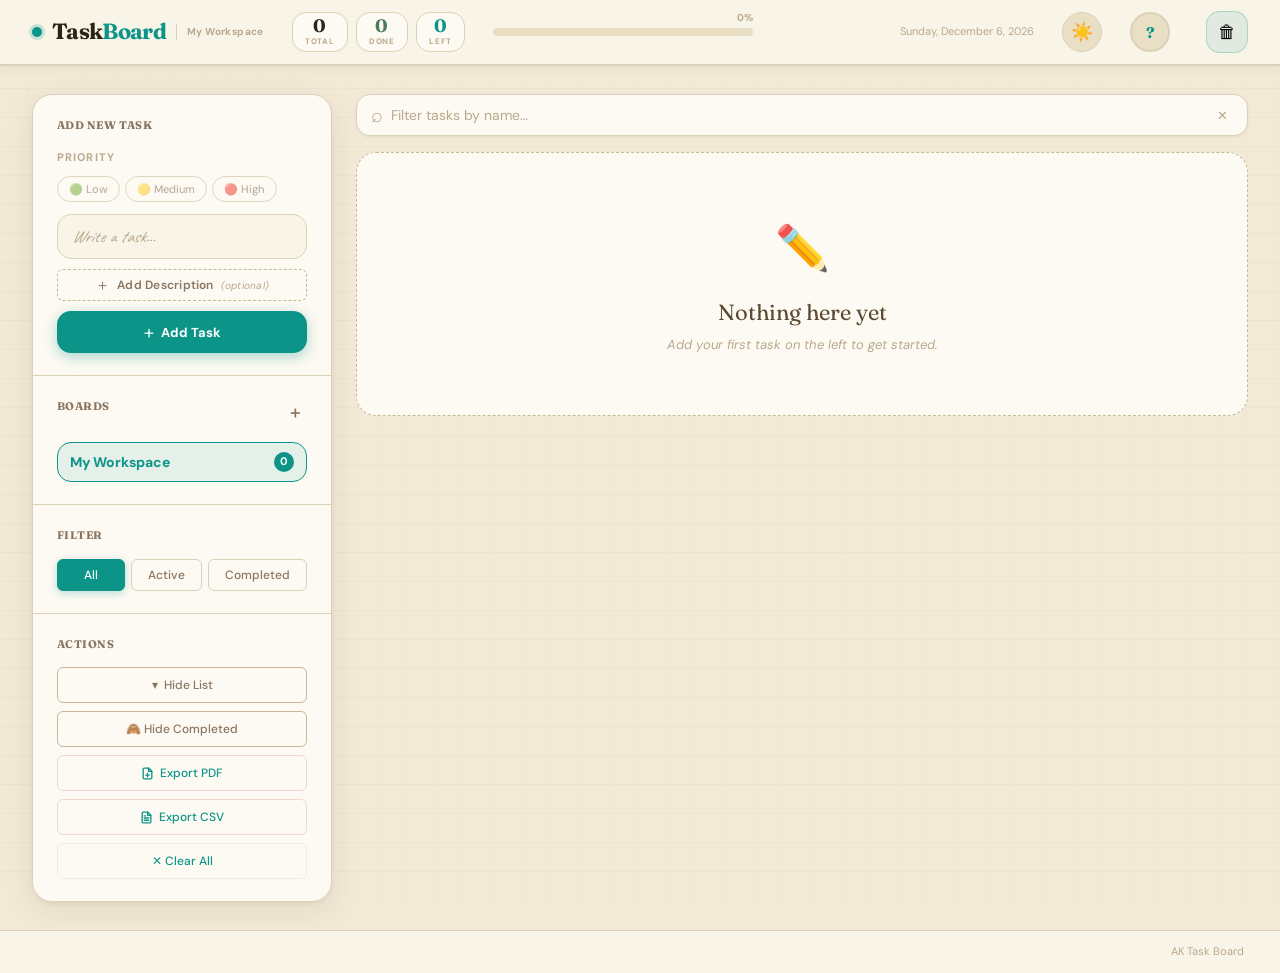
==== index.html @ bc1a9934 "Initial commit: TaskBoard web app with Netlify config" ====
<!DOCTYPE html>
<html lang="en">

<head>
  <meta charset="UTF-8" />
  <meta name="viewport" content="width=device-width, initial-scale=1.0" />
  <title>TaskBoard — jQuery Task Manager</title>

  <link
    href="https://fonts.googleapis.com/css2?family=Fraunces:ital,opsz,wght@0,9..144,400;0,9..144,700;1,9..144,400&family=Caveat:wght@400;600;700&family=DM+Sans:wght@400;500;700&display=swap"
    rel="stylesheet" />

  <!-- jQuery 3.7.1 via CDN -->
  <script src="https://code.jquery.com/jquery-3.7.1.min.js"></script>

  <link rel="stylesheet" href="style.css" />
  <!-- Apply saved appearance settings immediately (before render) -->
  <script>
    (function () {
      var COLORS = {
        orange: { light: '#c2522a', dark: '#ff6a00', hover: '#a8421e' },
        teal: { light: '#0d9488', dark: '#14b8a6', hover: '#0f766e' },
        blue: { light: '#2563eb', dark: '#3b82f6', hover: '#1d4ed8' },
        green: { light: '#16a34a', dark: '#22c55e', hover: '#15803d' },
        purple: { light: '#7c3aed', dark: '#a78bfa', hover: '#6d28d9' },
        pink: { light: '#db2777', dark: '#f472b6', hover: '#be185d' },
        red: { light: '#dc2626', dark: '#f87171', hover: '#b91c1c' },
        rose: { light: '#e11d48', dark: '#fb7185', hover: '#be123c' },
        amber: { light: '#d97706', dark: '#fbbf24', hover: '#b45309' },
        yellow: { light: '#ca8a04', dark: '#facc15', hover: '#a16207' },
        lime: { light: '#65a30d', dark: '#a3e635', hover: '#4d7c0f' },
        emerald: { light: '#059669', dark: '#34d399', hover: '#047857' },
        cyan: { light: '#0891b2', dark: '#22d3ee', hover: '#0e7490' },
        indigo: { light: '#4338ca', dark: '#818cf8', hover: '#3730a3' },
        violet: { light: '#7c3aed', dark: '#c4b5fd', hover: '#6d28d9' },
        fuchsia: { light: '#c026d3', dark: '#e879f9', hover: '#a21caf' },
        slate: { light: '#475569', dark: '#94a3b8', hover: '#334155' },
        gold: { light: '#b45309', dark: '#fcd34d', hover: '#92400e' }
      };
      var FONT_SIZES = { small: '13px', medium: '15px', large: '17px' };
      var DENSITY = { compact: '8px', normal: '14px', comfortable: '22px' };
      try {
        var s = JSON.parse(localStorage.getItem('taskboard-settings') || '{}');
        var theme = s.theme || 'light';
        var color = s.color || 'teal';
        var font = s.font || 'medium';
        var density = s.density || 'normal';

        // Theme
        var prefersDark = window.matchMedia('(prefers-color-scheme: dark)').matches;
        var isDark = theme === 'dark' || (theme === 'system' && prefersDark);
        if (isDark) document.documentElement.classList.add('dark');
        localStorage.setItem('taskboard-dark', String(isDark));

        // Accent color — set BOTH --accent AND --rust vars directly
        var col = COLORS[color] || COLORS.teal;
        var c = isDark ? col.dark : col.light;
        var clit = c + '1a';
        var chov = col.hover || c;
        document.documentElement.style.setProperty('--accent', c);
        document.documentElement.style.setProperty('--accent-light', clit);
        document.documentElement.style.setProperty('--accent-hover', chov);
        document.documentElement.style.setProperty('--rust', c);
        document.documentElement.style.setProperty('--rust-light', clit);
        document.documentElement.style.setProperty('--rust-hover', chov);
        // Also set dark mode accent vars directly so dark mode works too
        document.documentElement.style.setProperty('--dm-accent', c);
        document.documentElement.style.setProperty('--dm-accent-2', chov);
        document.documentElement.style.setProperty('--dm-accent-glow', c + '38');
        document.documentElement.style.setProperty('--dm-accent-deep', c + '1a');

        // Font size
        document.documentElement.style.setProperty('--app-font-size', FONT_SIZES[font] || '15px');

        // Density
        document.documentElement.style.setProperty('--task-card-spacing', DENSITY[density] || '14px');

      } catch (e) { }
    })();
  </script>

  <!-- Auto-recover data from Firestore if localStorage is empty -->
  <script type="module">
    import { initializeApp } from "https://www.gstatic.com/firebasejs/10.8.0/firebase-app.js";
    import { getAuth, onAuthStateChanged } from "https://www.gstatic.com/firebasejs/10.8.0/firebase-auth.js";
    import { getFirestore, collection, getDocs } from "https://www.gstatic.com/firebasejs/10.8.0/firebase-firestore.js";

    const app = initializeApp({
      apiKey: "AIzaSyBY2V3W_I6ryyDh413MuOSQun8s2F5mevY",
      authDomain: "taskboard-21e77.firebaseapp.com",
      projectId: "taskboard-21e77",
      storageBucket: "taskboard-21e77.firebasestorage.app",
      messagingSenderId: "234189363705",
      appId: "1:234189363705:web:54e1d8193594c182758528"
    });

    const auth = getAuth(app);
    const db = getFirestore(app);

    onAuthStateChanged(auth, async (user) => {
      if (!user) return;
      const existing = localStorage.getItem('taskboard-tasks');
      const parsed = existing ? JSON.parse(existing) : [];
      // Only recover if localStorage is empty
      if (parsed.length > 0) return;
      try {
        const snap = await getDocs(collection(db, 'users', user.uid, 'tasks'));
        const tasks = [];
        snap.forEach(d => tasks.push(d.data()));
        if (tasks.length > 0) {
          localStorage.setItem('taskboard-tasks', JSON.stringify(tasks));
          const binSnap = await getDocs(collection(db, 'users', user.uid, 'bin'));
          const bin = [];
          binSnap.forEach(d => bin.push(d.data()));
          localStorage.setItem('taskboard-bin', JSON.stringify(bin));
          localStorage.setItem('taskboard-migrated-' + user.uid, 'true');
          // Reload page so script.js picks up the restored tasks
          window.location.reload();
        }
      } catch (e) { console.log('Auto-recovery skipped:', e.message); }
    });
  </script>

</head>

<body>

  <!-- Decorative paper texture layer -->
  <div class="paper-texture" aria-hidden="true"></div>

  <!-- ============================================================
       FULL-WIDTH PAGE WRAPPER (landscape website layout)
  ============================================================ -->
  <div class="page">

    <!-- ── SITE HEADER / TOPBAR ─────────────────────────────────── -->
    <header class="site-header">
      <div class="site-header-inner">
        <div class="brand">
          <span class="brand-dot"></span>
          <span class="brand-name">Task<em>Board</em></span>
          <span class="brand-tag" id="brand-workspace">My Workspace</span>
        </div>

        <!-- Summary pills in the top bar -->
        <div class="summary-pills">
          <div class="pill pill-total">
            <span class="pill-num" id="count-total">0</span>
            <span class="pill-label">Total</span>
          </div>
          <div class="pill pill-done">
            <span class="pill-num" id="count-done">0</span>
            <span class="pill-label">Done</span>
          </div>
          <div class="pill pill-left">
            <span class="pill-num" id="count-left">0</span>
            <span class="pill-label">Left</span>
          </div>
        </div>

        <!-- Progress bar lives in header -->
        <div class="progress-wrap" title="Completion progress">
          <div class="progress-bar" id="progress-bar" style="width:0%"></div>
          <span class="progress-label" id="progress-label">0%</span>
        </div>

        <!-- Today's date -->
        <span class="header-date" id="header-date"></span>

        <!-- Dark Mode Toggle — simple icon button -->
        <button class="theme-icon-btn" id="theme-toggle" title="Switch theme" aria-label="Toggle dark mode">
          <span class="theme-sun">☀️</span>
          <span class="theme-moon">🌙</span>
        </button>

        <!-- ── USER PROFILE ICON ──────────────────────────────── -->
        <!--
          Shows the logged-in user's photo (or initials if no photo).
          Clicking opens the profile dropdown panel.
        -->
        <div class="profile-wrap" id="profile-wrap">

          <!-- Profile Avatar Button -->
          <button class="profile-avatar-btn" id="profile-avatar-btn" title="My Profile">
            <!-- Photo shown if user has one (Google users) -->
            <img class="profile-avatar-img" id="profile-avatar-img" src="" alt="" style="display:none" />
            <!-- Initials shown if no photo -->
            <span class="profile-avatar-initials" id="profile-avatar-initials">?</span>
          </button>

          <!-- ── PROFILE DROPDOWN PANEL ──────────────────────── -->
          <div class="profile-dropdown" id="profile-dropdown" style="display:none">

            <!-- User info at top — clicking opens profile page -->
            <a class="profile-dropdown-header profile-dropdown-header-link" href="profile.html">
              <div class="profile-dropdown-avatar-wrap" id="profile-dropdown-avatar-wrap">
                <img class="profile-dropdown-img" id="profile-dropdown-img" src="" alt="" style="display:none" />
                <span class="profile-dropdown-initials" id="profile-dropdown-initials">?</span>
              </div>
              <div class="profile-dropdown-info">
                <span class="profile-dropdown-name" id="profile-dropdown-name">Loading…</span>
                <span class="profile-dropdown-email" id="profile-dropdown-email"></span>
              </div>
            </a>

            <div class="profile-dropdown-divider"></div>

            <!-- Menu items -->
            <ul class="profile-dropdown-menu">
              <li>
                <a class="profile-menu-item" href="profile.html" id="btn-open-profile">
                  <span class="profile-menu-icon">
                    <svg width="16" height="16" viewBox="0 0 24 24" fill="none" stroke="currentColor" stroke-width="2"
                      stroke-linecap="round" stroke-linejoin="round">
                      <circle cx="12" cy="8" r="4" />
                      <path d="M4 20c0-4 3.6-7 8-7s8 3 8 7" />
                    </svg>
                  </span>
                  My Profile
                </a>
              </li>
              <li>
                <a class="profile-menu-item" href="settings.html" id="btn-open-settings">
                  <span class="profile-menu-icon">
                    <svg width="16" height="16" viewBox="0 0 24 24" fill="none" stroke="currentColor" stroke-width="2"
                      stroke-linecap="round" stroke-linejoin="round">
                      <circle cx="12" cy="12" r="3" />
                      <path
                        d="M12 1v2M12 21v2M4.22 4.22l1.42 1.42M18.36 18.36l1.42 1.42M1 12h2M21 12h2M4.22 19.78l1.42-1.42M18.36 5.64l1.42-1.42" />
                    </svg>
                  </span>
                  Settings
                </a>
              </li>
            </ul>

            <div class="profile-dropdown-divider"></div>

            <!-- Logout -->
            <button class="profile-menu-item profile-menu-logout" id="btn-logout">
              <span class="profile-menu-icon">
                <svg width="16" height="16" viewBox="0 0 24 24" fill="none" stroke="currentColor" stroke-width="2"
                  stroke-linecap="round" stroke-linejoin="round">
                  <path d="M9 21H5a2 2 0 0 1-2-2V5a2 2 0 0 1 2-2h4" />
                  <polyline points="16 17 21 12 16 7" />
                  <line x1="21" y1="12" x2="9" y2="12" />
                </svg>
              </span>
              Sign Out
            </button>

          </div><!-- /profile-dropdown -->

        </div><!-- /profile-wrap -->

        <!-- Recycle Bin button in topbar -->
        <button class="btn-recycle-bin" id="btn-open-bin" title="Recycle Bin">
          🗑
          <span class="bin-badge" id="bin-badge" style="display:none">0</span>
        </button>
      </div>
    </header>

    <!-- ══════════════════════════════════════════════════════════════
         RECYCLE BIN OVERLAY PANEL
    ══════════════════════════════════════════════════════════════ -->
    <div class="bin-overlay" id="bin-overlay" style="display:none">
      <div class="bin-panel">

        <!-- Bin header -->
        <div class="bin-header">
          <div class="bin-header-left">
            <span class="bin-header-icon">🗑</span>
            <div>
              <h2 class="bin-title">Recycle Bin</h2>
              <p class="bin-subtitle">Deleted tasks are stored here. Restore or permanently delete them.</p>
            </div>
          </div>
          <div class="bin-header-actions">
            <button class="btn-bin-empty" id="btn-bin-empty">🗑 Empty Bin</button>
            <button class="btn-bin-close" id="btn-bin-close">✕</button>
          </div>
        </div>

        <!-- Bin Filter Bar -->
        <div class="bin-filter-bar" id="bin-filter-bar">
          <span class="bin-filter-label">Show tasks from:</span>
          <select id="bin-board-filter" class="bin-board-filter">
            <option value="all">All Boards</option>
          </select>
        </div>

        <!-- Bin empty state -->
        <div class="bin-empty-state" id="bin-empty-state">
          <span class="bin-empty-icon">🪣</span>
          <p class="bin-empty-title">Recycle Bin is Empty</p>
          <p class="bin-empty-hint">Deleted tasks will appear here.</p>
        </div>

        <!-- Bin task list -->
        <ul class="bin-list" id="bin-list"></ul>

      </div>
    </div>

    <!-- Permanent Delete Confirmation Modal -->
    <div class="confirm-overlay" id="confirm-overlay" style="display:none">
      <div class="confirm-box">
        <div class="confirm-icon">⚠️</div>
        <h3 class="confirm-title">Delete Permanently?</h3>
        <p class="confirm-msg" id="confirm-msg">This action cannot be undone.</p>
        <div class="confirm-actions">
          <button class="btn-confirm-cancel" id="btn-confirm-cancel">Cancel</button>
          <button class="btn-confirm-delete" id="btn-confirm-delete">Delete Permanently</button>
        </div>
      </div>
    </div>

    <!-- ── MAIN TWO-COLUMN LAYOUT ─────────────────────────────────── -->
    <div class="main-layout">

      <!-- ════════════════════════════════════════════════════════════
           LEFT PANEL — Add task + controls
      ════════════════════════════════════════════════════════════ -->
      <aside class="left-panel">

        <div class="panel-section">
          <!-- Heading changes between "Add New Task" and "Edit Task" mode -->
          <h2 class="panel-heading" id="panel-heading">Add New Task</h2>

          <!--
            Edit mode banner — hidden by default.
            Shows which task is being edited and a Cancel button.
            script.js toggles this visible when edit button is clicked.
          -->
          <div class="edit-mode-banner" id="edit-mode-banner" style="display:none">
            <span class="edit-mode-icon">✎</span>
            <span class="edit-mode-label">Editing task</span>
            <button class="btn-cancel-edit" id="btn-cancel-edit" title="Cancel edit">✕ Cancel</button>
          </div>

          <!-- Priority selector -->
          <div class="priority-row">
            <span class="priority-label">Priority</span>
            <div class="priority-btns" id="priority-selector">
              <button class="pri-btn" data-priority="low">🟢 Low</button>
              <button class="pri-btn" data-priority="medium">🟡 Medium</button>
              <button class="pri-btn" data-priority="high">🔴 High</button>
            </div>
          </div>

          <!-- Task text input -->
          <div class="input-stack">
            <input type="text" id="task-input" class="task-input" placeholder="Write a task…" maxlength="376"
              autocomplete="off" />

            <!-- Description section — optional, collapsible -->
            <div class="desc-toggle-row">
              <button class="btn-desc-toggle" id="btn-desc-toggle" type="button">
                <span class="desc-toggle-icon" id="desc-toggle-icon">＋</span>
                Add Description <span class="desc-optional">(optional)</span>
              </button>
            </div>

            <!--
              Description textarea — hidden by default.
              jQuery .slideToggle() shows/hides it when the toggle button is clicked.
              If left empty, no description is stored on the task.
            -->
            <div class="desc-wrap" id="desc-wrap" style="display:none">
              <textarea id="task-desc" class="task-desc"
                placeholder="Each line = one sub-task (Enter = new sub-task, Shift+Enter = new line)&#10;- Add picture on page 1&#10;- Change topic heading"
                rows="3"></textarea>

            </div>

            <!--
              Hidden field stores the task ID being edited.
              When empty = Add mode. When set = Edit/Save mode.
            -->
            <input type="hidden" id="editing-task-id" value="" />

            <button class="btn-add" id="btn-add">
              <span class="btn-add-icon" id="btn-add-icon">+</span>
              <span id="btn-add-label">Add Task</span>
            </button>
          </div>
        </div>

        <div class="panel-divider"></div>

        <!-- Boards section -->
        <div class="panel-section">
          <div class="boards-header">
            <h2 class="panel-heading">Boards</h2>
            <button class="btn-add-board-toggle" id="btn-add-board-toggle" title="Add new board" type="button">
              <span class="board-toggle-icon" id="board-toggle-icon">＋</span>
            </button>
          </div>

          <!-- Board creation input, hidden by default -->
          <div class="board-add-wrap" id="board-add-wrap" style="display:none">
            <div class="board-input-row">
              <input type="text" id="board-input" class="board-input" placeholder="New board name…" maxlength="30"
                autocomplete="off" />
              <button class="btn-board-add" id="btn-board-add" type="button">＋</button>
            </div>
          </div>

          <ul class="boards-list" id="boards-list">
            <!-- Populated dynamically via jQuery -->
          </ul>
        </div>

        <div class="panel-divider"></div>

        <!-- Filter tabs -->
        <div class="panel-section">
          <h2 class="panel-heading">Filter</h2>
          <div class="filter-tabs" id="filter-tabs">
            <button class="filter-tab active" data-filter="all">All</button>
            <button class="filter-tab" data-filter="active">Active</button>
            <button class="filter-tab" data-filter="done">Completed</button>
          </div>
        </div>

        <div class="panel-divider"></div>

        <!-- Actions -->
        <div class="panel-section">
          <h2 class="panel-heading">Actions</h2>
          <div class="action-btns">
            <button class="btn-tool" id="btn-toggle-list">
              <span id="toggle-icon">▾</span> Hide List
            </button>
            <button class="btn-tool" id="btn-collapse-done">
              🙈 Hide Completed
            </button>
            <!-- Export Buttons -->
            <button class="btn-tool btn-export" id="btn-export-pdf" onclick="window.exportPDF && window.exportPDF()">
              <svg width="13" height="13" viewBox="0 0 24 24" fill="none" stroke="currentColor" stroke-width="2.5"
                stroke-linecap="round" stroke-linejoin="round">
                <path d="M14 2H6a2 2 0 0 0-2 2v16a2 2 0 0 0 2 2h12a2 2 0 0 0 2-2V8z" />
                <polyline points="14 2 14 8 20 8" />
                <line x1="12" y1="18" x2="12" y2="12" />
                <line x1="9" y1="15" x2="15" y2="15" />
              </svg>
              Export PDF
            </button>
            <button class="btn-tool btn-export" id="btn-export-csv" onclick="window.exportCSV && window.exportCSV()">
              <svg width="13" height="13" viewBox="0 0 24 24" fill="none" stroke="currentColor" stroke-width="2.5"
                stroke-linecap="round" stroke-linejoin="round">
                <path d="M14 2H6a2 2 0 0 0-2 2v16a2 2 0 0 0 2 2h12a2 2 0 0 0 2-2V8z" />
                <polyline points="14 2 14 8 20 8" />
                <line x1="16" y1="13" x2="8" y2="13" />
                <line x1="16" y1="17" x2="8" y2="17" />
                <polyline points="10 9 9 9 8 9" />
              </svg>
              Export CSV
            </button>
            <button class="btn-tool btn-danger" id="btn-clear-all">
              ✕ Clear All
            </button>
          </div>
        </div>

      </aside>

      <!-- ════════════════════════════════════════════════════════════
           RIGHT PANEL — Search + Task list
      ════════════════════════════════════════════════════════════ -->
      <main class="right-panel">

        <!-- Search bar -->
        <div class="search-bar">
          <div class="search-box">
            <span class="search-icon">⌕</span>
            <input type="text" id="search-input" class="search-input" placeholder="Filter tasks by name…" />
            <button class="btn-clear-search" id="btn-clear-search" title="Clear filter">✕</button>
          </div>
        </div>

        <!-- Task list area -->
        <div id="task-list-wrap">

          <!-- Empty state -->
          <div class="empty-state" id="empty-state">
            <span class="empty-icon">✏️</span>
            <p class="empty-title">Nothing here yet</p>
            <p class="empty-hint">Add your first task on the left to get started.</p>
          </div>

          <!--
            The <ul> — jQuery .on() delegation is bound here.
            All task <li> items are appended dynamically.
          -->
          <ul class="task-list" id="task-list"></ul>

        </div>

      </main>

    </div><!-- /main-layout -->

    <!-- ── FOOTER — only date, no "Tasks saved" text ─────────────── -->
    <footer class="app-footer">
      <span id="footer-date"></span>
    </footer>

  </div><!-- /page -->

  <!-- Toast notifications -->
  <div id="toast-container" aria-live="polite"></div>

  <!--
    Firebase Sync — loads firestore-sync.js FIRST.
    It checks auth, runs migration if needed,
    loads tasks from Firestore into localStorage,
    then signals script.js to initialize.
  -->
  <script type="module" src="firestore-sync.js"></script>

  <script src="script.js"></script>

  <!-- ══════════════════════════════════════════════════════════
       CUSTOM DELETE CONFIRM MODAL
  ══════════════════════════════════════════════════════════ -->
  <div class="del-modal-overlay" id="del-modal-overlay" style="display:none">
    <div class="del-modal" role="dialog" aria-modal="true">
      <div class="del-modal-icon">🗑️</div>
      <h2 class="del-modal-title">Delete Task?</h2>
      <p class="del-modal-task-name" id="del-modal-task-name"></p>
      <p class="del-modal-desc">This task will be moved to the Recycle Bin. You can restore it from there.</p>
      <div class="del-modal-actions">
        <button class="del-modal-btn del-modal-cancel" id="del-modal-cancel">✕ Cancel</button>
        <button class="del-modal-btn del-modal-confirm" id="del-modal-confirm">🗑 Move to Bin</button>
      </div>
    </div>
  </div>

  <!-- ══════════════════════════════════════════════════════════
       CUSTOM RESTORE CONFIRM MODAL
  ══════════════════════════════════════════════════════════ -->
  <div class="del-modal-overlay" id="restore-modal-overlay" style="display:none">
    <div class="del-modal" role="dialog" aria-modal="true">
      <div class="del-modal-icon restore-modal-icon">↩</div>
      <h2 class="del-modal-title">Restore Task</h2>
      <p class="del-modal-task-name" id="restore-modal-task-name"></p>
      
      <div class="restore-select-container" style="text-align: left; margin: 16px 0;">
        <label for="restore-board-select" style="display: block; font-family: var(--font-ui); font-size: 13px; font-weight: 700; color: var(--ink-soft); margin-bottom: 6px;">Restore to Board:</label>
        <select id="restore-board-select" style="width: 100%; padding: 10px 14px; border-radius: 12px; border: 1.5px solid var(--line); background: var(--parchment-2); color: var(--ink); font-family: var(--font-ui); font-size: 14px; font-weight: 600; outline: none; cursor: pointer; transition: border-color .18s ease;"></select>
      </div>

      <p class="del-modal-desc" id="restore-modal-desc" style="margin-bottom: 24px;"></p>
      
      <div class="del-modal-actions">
        <button class="del-modal-btn del-modal-cancel" id="restore-modal-cancel">✕ Cancel</button>
        <button class="del-modal-btn del-modal-confirm restore-modal-confirm" id="restore-modal-confirm">↩ Restore</button>
      </div>
    </div>
  </div>

</body>

</html>
---- style.css ----
/* ================================================================
   style.css — TaskBoard · Warm Paper / Analog Planner
   Updated: Full-width landscape layout · Timestamps · No edit on done
   ================================================================ */

@import url('https://fonts.googleapis.com/css2?family=Fraunces:ital,opsz,wght@0,9..144,400;0,9..144,700;1,9..144,400&family=Caveat:wght@400;600;700&family=DM+Sans:wght@400;500;700&display=swap');

/* ── 1. Design Tokens ───────────────────────────────────────────── */
:root {
  /* ── Settings-controlled variables (overridden by settings.js) ── */
  --accent:            #c2522a;
  --accent-light:      color-mix(in srgb, var(--accent) 10%, transparent);
  --accent-hover:      #a8421e;
  --app-font-size:     15px;
  --task-card-spacing: 14px;
  /* --rust is aliased to --accent so ALL existing styles pick up the chosen color */
  --rust:              var(--accent);
  --rust-light:        var(--accent-light);
  --rust-hover:        var(--accent-hover);

  --parchment:    #f9f4e8;
  --parchment-2:  #f2ead6;
  --parchment-3:  #e8dfc4;
  --cream:        #fdfaf3;
  --kraft:        #d4b896;
  --kraft-dark:   #b5986e;

  --ink:          #2c2416;
  --ink-mid:      #5a4a32;
  --ink-soft:     #8a7560;
  --ink-faint:    #b8a88c;

  --line:         #ddd0b8;
  --line-mid:     #c8b898;

  /* --rust aliases --accent — do not set hardcoded value here */
  --sage:         #4d7a5a;
  --amber:        #c07c14;
  --amber-light:  #fdf0d0;

  --pri-low:      #4d7a5a;
  --pri-low-bg:   #d8edde;
  --pri-med:      #c07c14;
  --pri-med-bg:   #fdf0d0;
  --pri-high:     #c2522a;
  --pri-high-bg:  #f5ded5;

  --shadow-card:  0 2px 4px rgba(44,36,22,.06), 0 8px 32px rgba(44,36,22,.08);
  --shadow-task:  0 1px 3px rgba(44,36,22,.07);
  --shadow-add:   0 4px 14px color-mix(in srgb, var(--accent) 35%, transparent);

  --r:      6px;
  --r-lg:   14px;
  --r-xl:   20px;
  --r-card: 24px;

  --font-display: 'Fraunces', Georgia, serif;
  --font-hand:    'Caveat', cursive;
  --font-ui:      'DM Sans', sans-serif;

  --t: .18s ease;
}

/* ── 2. Reset ───────────────────────────────────────────────────── */
*, *::before, *::after { box-sizing: border-box; margin: 0; padding: 0; }
html, body { height: 100%; }

body {
  font-family: var(--font-ui);
  font-size: 14px;
  line-height: 1.6;
  color: var(--ink);
  background: var(--parchment-2);
  min-height: 100vh;
  display: flex;
  flex-direction: column;
  position: relative;
  overflow-x: hidden;
}

/* ── 3. Paper Texture ───────────────────────────────────────────── */
.paper-texture {
  position: fixed;
  inset: 0;
  z-index: -1;
  background-image:
    repeating-linear-gradient(0deg, transparent, transparent 28px, rgba(180,155,110,.07) 28px, rgba(180,155,110,.07) 29px),
    repeating-linear-gradient(90deg, transparent, transparent 28px, rgba(180,155,110,.04) 28px, rgba(180,155,110,.04) 29px);
  background-color: var(--parchment-2);
}
body::before {
  content: '';
  position: fixed;
  inset: 0;
  z-index: -1;
  background:
    radial-gradient(ellipse 60% 50% at 10% 15%, rgba(255,220,160,.2) 0%, transparent 70%),
    radial-gradient(ellipse 50% 50% at 90% 85%, rgba(200,180,130,.15) 0%, transparent 70%);
  pointer-events: none;
}

/* ── 4. Page Wrapper ────────────────────────────────────────────── */
.page {
  display: flex;
  flex-direction: column;
  min-height: 100vh;
  width: 100%;
}

/* ── 5. Site Header / Topbar ────────────────────────────────────── */
.site-header {
  background: var(--parchment);
  border-bottom: 2px solid var(--line);
  box-shadow: 0 2px 12px rgba(44,36,22,.06);
  position: sticky;
  top: 0;
  z-index: 100;
}
.site-header-inner {
  max-width: 1600px;
  margin: 0 auto;
  padding: 0 32px;
  height: 64px;
  display: flex;
  align-items: center;
  gap: 28px;
}

/* Brand */
.brand {
  display: flex;
  align-items: center;
  gap: 10px;
  flex-shrink: 0;
}
.brand-dot {
  width: 10px; height: 10px;
  background: var(--rust);
  border-radius: 50%;
  box-shadow: 0 0 0 3px color-mix(in srgb, var(--accent) 20%, transparent);
  animation: dotPulse 2.5s ease-in-out infinite;
}
@keyframes dotPulse {
  0%,100% { box-shadow: 0 0 0 3px color-mix(in srgb, var(--accent) 20%, transparent); }
  50%      { box-shadow: 0 0 0 6px color-mix(in srgb, var(--accent) 8%, transparent); }
}
.brand-name {
  font-family: var(--font-display);
  font-size: 22px;
  font-weight: 700;
  color: var(--ink);
  letter-spacing: -.03em;
}
.brand-name em { font-style: normal; color: var(--rust); }
.brand-tag {
  font-size: 10px;
  font-weight: 700;
  letter-spacing: .04em;
  color: var(--ink-faint);
  border-left: 1px solid var(--line);
  padding-left: 10px;
}

/* Summary pills in header */
.summary-pills { display: flex; gap: 8px; flex-shrink: 0; }
.pill {
  display: flex;
  flex-direction: column;
  align-items: center;
  padding: 4px 12px;
  border-radius: var(--r-lg);
  border: 1px solid var(--line);
  background: var(--cream);
  min-width: 48px;
  transition: box-shadow var(--t);
}
.pill:hover { box-shadow: var(--shadow-task); }
.pill-num {
  font-family: var(--font-display);
  font-size: 18px;
  font-weight: 700;
  color: var(--ink);
  line-height: 1;
}
.pill-label {
  font-size: 8px;
  font-weight: 700;
  text-transform: uppercase;
  letter-spacing: .1em;
  color: var(--ink-faint);
}
.pill-done .pill-num { color: var(--sage); }
.pill-left .pill-num { color: var(--rust); }

/* Progress bar in header */
.progress-wrap {
  flex: 1;
  max-width: 260px;
  height: 8px;
  background: var(--parchment-3);
  border-radius: 99px;
  overflow: visible;
  position: relative;
}
.progress-bar {
  height: 100%;
  background: linear-gradient(90deg, var(--sage) 0%, var(--amber) 100%);
  border-radius: 99px;
  transition: width .4s cubic-bezier(.4,0,.2,1);
}
.progress-label {
  position: absolute;
  right: 0;
  top: -18px;
  font-size: 10px;
  font-weight: 700;
  font-family: var(--font-ui);
  color: var(--ink-faint);
  white-space: nowrap;
}

.header-date {
  font-family: var(--font-ui);
  font-size: 11px;
  color: var(--ink-faint);
  white-space: nowrap;
  flex-shrink: 0;
  margin-left: auto;
}

/* ── 6. Main Two-Column Layout ──────────────────────────────────── */
.main-layout {
  display: grid;
  grid-template-columns: 300px 1fr;
  flex: 1;
  max-width: 1600px;
  width: 100%;
  margin: 0 auto;
  padding: 28px 32px;
  gap: 24px;
  align-items: start;
}

/* ── 7. Left Panel ──────────────────────────────────────────────── */
.left-panel {
  background: var(--cream);
  border-radius: var(--r-xl);
  border: 1px solid var(--line);
  box-shadow: var(--shadow-card);
  position: sticky;
  top: 88px;
  overflow: hidden;
  animation: cardRise .5s cubic-bezier(.22,1,.36,1) both;
}

@keyframes cardRise {
  from { opacity: 0; transform: translateY(16px) scale(.98); }
  to   { opacity: 1; transform: translateY(0)    scale(1);   }
}

.panel-section { padding: 22px 24px; }
.panel-divider { height: 1px; background: var(--line); }

.panel-heading {
  font-family: var(--font-display);
  font-size: 14px;
  font-weight: 700;
  color: var(--ink-soft);
  letter-spacing: .04em;
  margin-bottom: 14px;
  text-transform: uppercase;
  font-size: 11px;
}

/* Priority row */
.priority-row {
  display: flex;
  align-items: center;
  gap: 10px;
  margin-bottom: 12px;
  flex-wrap: wrap;
}
.priority-label {
  font-size: 11px;
  font-weight: 700;
  letter-spacing: .1em;
  text-transform: uppercase;
  color: var(--ink-faint);
  flex-shrink: 0;
}
.priority-btns { display: flex; gap: 5px; flex-wrap: wrap; }
.pri-btn {
  font-family: var(--font-ui);
  font-size: 11px;
  font-weight: 500;
  padding: 5px 11px;
  border-radius: 99px;
  border: 1px solid var(--line-mid);
  background: transparent;
  color: var(--ink-soft);
  cursor: pointer;
  transition: all var(--t);
}
.pri-btn:hover { border-color: var(--kraft-dark); color: var(--ink); }
.pri-btn.active[data-priority="low"]    { background: var(--pri-low-bg);  border-color: var(--pri-low);  color: var(--pri-low);  }
.pri-btn.active[data-priority="medium"] { background: var(--pri-med-bg);  border-color: var(--pri-med);  color: var(--pri-med);  }
.pri-btn.active[data-priority="high"]   { background: var(--pri-high-bg); border-color: var(--pri-high); color: var(--pri-high); }

/* Input stack */
.input-stack { display: flex; flex-direction: column; gap: 10px; }
.task-input {
  width: 100%;
  font-family: var(--font-hand);
  font-size: 17px;
  font-weight: 600;
  color: var(--ink);
  background: var(--parchment);
  border: 1.5px solid var(--line);
  border-radius: var(--r-lg);
  padding: 11px 14px;
  outline: none;
  transition: border-color var(--t), box-shadow var(--t), background var(--t);
}
.task-input::placeholder { color: var(--ink-faint); font-weight: 400; font-style: italic; }
.task-input:focus {
  border-color: var(--rust);
  background: var(--cream);
  box-shadow: 0 0 0 4px color-mix(in srgb, var(--accent) 10%, transparent);
}

.btn-add {
  display: flex;
  align-items: center;
  justify-content: center;
  gap: 7px;
  font-family: var(--font-ui);
  font-size: 13px;
  font-weight: 700;
  padding: 11px 20px;
  background: var(--rust);
  color: #fff;
  border: none;
  border-radius: var(--r-lg);
  cursor: pointer;
  transition: background var(--t), transform var(--t), box-shadow var(--t);
  box-shadow: var(--shadow-add);
  position: relative;
  overflow: hidden;
}
.btn-add::after {
  content: '';
  position: absolute;
  inset: 0;
  background: linear-gradient(105deg, transparent 40%, rgba(255,255,255,.2) 50%, transparent 60%);
  transform: translateX(-100%);
  transition: transform .4s;
}
.btn-add:hover::after { transform: translateX(100%); }
.btn-add:hover  { background: var(--rust-hover); box-shadow: 0 6px 20px color-mix(in srgb, var(--accent) 45%, transparent); }
.btn-add:active { transform: scale(.96); }
.btn-add-icon   { font-size: 20px; line-height: 1; font-weight: 300; }

/* Filter tabs */
.filter-tabs { display: flex; gap: 6px; flex-wrap: wrap; }
.filter-tab {
  font-family: var(--font-ui);
  font-size: 12px;
  font-weight: 500;
  padding: 7px 16px;
  background: transparent;
  border: 1px solid var(--line);
  border-radius: var(--r);
  color: var(--ink-soft);
  cursor: pointer;
  transition: all var(--t);
  flex: 1;
  text-align: center;
}
.filter-tab:hover { color: var(--ink); border-color: var(--kraft-dark); }
.filter-tab.active {
  background: var(--rust);
  color: #fff;
  border-color: var(--rust);
  box-shadow: 0 2px 8px color-mix(in srgb, var(--accent) 30%, transparent);
}

/* Action buttons */
.action-btns { display: flex; flex-direction: column; gap: 8px; }
.btn-tool {
  font-family: var(--font-ui);
  font-size: 12px;
  font-weight: 500;
  padding: 9px 14px;
  background: transparent;
  border: 1px solid var(--line-mid);
  border-radius: var(--r);
  color: var(--ink-soft);
  cursor: pointer;
  transition: all var(--t);
  display: flex;
  align-items: center;
  justify-content: center;
  gap: 6px;
}
.btn-tool:hover { background: var(--parchment-3); color: var(--ink); border-color: var(--kraft-dark); }
.btn-tool.btn-danger { color: var(--rust); border-color: var(--accent-light); }
.btn-tool.btn-danger:hover { background: var(--rust-light); border-color: var(--rust); }

/* ── 8. Right Panel ─────────────────────────────────────────────── */
.right-panel {
  display: flex;
  flex-direction: column;
  gap: 16px;
  animation: cardRise .5s .08s cubic-bezier(.22,1,.36,1) both;
}

/* Search bar */
.search-bar { width: 100%; }
.search-box {
  display: flex;
  align-items: center;
  gap: 8px;
  background: var(--cream);
  border: 1.5px solid var(--line);
  border-radius: var(--r-lg);
  padding: 0 14px;
  transition: border-color var(--t), box-shadow var(--t);
  box-shadow: var(--shadow-task);
}
.search-box:focus-within {
  border-color: var(--rust);
  box-shadow: 0 0 0 3px color-mix(in srgb, var(--accent) 10%, transparent);
}
.search-icon { font-size: 20px; color: var(--ink-faint); flex-shrink: 0; }
.search-input {
  flex: 1;
  border: none;
  background: transparent;
  outline: none;
  font-family: var(--font-ui);
  font-size: 14px;
  color: var(--ink);
  padding: 11px 0;
}
.search-input::placeholder { color: var(--ink-faint); }
.btn-clear-search {
  background: none;
  border: none;
  cursor: pointer;
  color: var(--ink-faint);
  font-size: 13px;
  padding: 3px 5px;
  border-radius: 4px;
  transition: color var(--t);
}
.btn-clear-search:hover { color: var(--rust); }

/* ── 9. Task List Wrap ──────────────────────────────────────────── */
#task-list-wrap { min-height: 80px; }

/* ── 10. Empty State ────────────────────────────────────────────── */
.empty-state {
  text-align: center;
  padding: 60px 40px;
  background: var(--cream);
  border: 1.5px dashed var(--line-mid);
  border-radius: var(--r-xl);
  display: none;
}
.empty-icon {
  font-size: 44px;
  display: block;
  margin-bottom: 12px;
  animation: floatBob 3s ease-in-out infinite;
}
@keyframes floatBob {
  0%,100% { transform: translateY(0) rotate(-3deg); }
  50%      { transform: translateY(-8px) rotate(2deg); }
}
.empty-title {
  font-family: var(--font-display);
  font-size: 22px;
  color: var(--ink-mid);
  margin-bottom: 4px;
}
.empty-hint { font-size: 13px; color: var(--ink-faint); font-style: italic; }

/* ── 11. Task List <ul> ─────────────────────────────────────────── */
.task-list {
  list-style: none;
  display: flex;
  flex-direction: column;
  gap: var(--task-card-spacing, 10px);
}

/* ── 12. Task Item <li> ─────────────────────────────────────────── */
.task-item {
  display: flex;
  align-items: flex-start;
  gap: 12px;
  background: var(--cream);
  border: 1.5px solid var(--line);
  border-radius: var(--r-lg);
  padding: calc(var(--task-card-spacing, 14px) * 0.8) 18px calc(var(--task-card-spacing, 14px) * 0.8) 16px;
  transition: border-color var(--t), background var(--t), transform var(--t), box-shadow var(--t);
  position: relative;
  overflow: hidden;
  box-shadow: var(--shadow-task);
  animation: taskSlideIn .28s cubic-bezier(.22,1,.36,1) both;
}
@keyframes taskSlideIn {
  from { opacity: 0; transform: translateY(-8px) scale(.98); }
  to   { opacity: 1; transform: translateY(0)    scale(1);   }
}

/* Priority left stripe */
.task-item::before {
  content: '';
  position: absolute;
  left: 0; top: 0; bottom: 0;
  width: 4px;
  border-radius: 4px 0 0 4px;
  background: var(--kraft);
  transition: background var(--t);
}
.task-item[data-priority="low"]::before    { background: var(--pri-low);  }
.task-item[data-priority="medium"]::before { background: var(--pri-med);  }
.task-item[data-priority="high"]::before   { background: var(--pri-high); }

.task-item:hover {
  border-color: var(--line-mid);
  transform: translateX(3px);
  box-shadow: 0 2px 14px rgba(44,36,22,.1);
}

/* Completed */
.task-item.completed {
  background: var(--parchment);
  border-color: var(--parchment-3);
}
.task-item.completed::before { background: var(--sage) !important; }
.task-item.completed:hover   { transform: none; border-color: var(--line); }

/* ── 13. Checkbox ───────────────────────────────────────────────── */
.task-checkbox {
  width: 22px;
  height: 22px;
  min-width: 22px;
  border-radius: 50%;
  border: 2px solid var(--line-mid);
  background: var(--cream);
  cursor: pointer;
  display: flex;
  align-items: center;
  justify-content: center;
  transition: all var(--t);
  font-size: 12px;
  color: transparent;
  margin-top: 3px;
}
.task-checkbox:hover { border-color: var(--sage); background: var(--pri-low-bg); }
.task-item.completed .task-checkbox {
  border-color: var(--sage);
  background: var(--sage);
  color: #fff;
}
.task-item.completed .task-checkbox::after {
  content: '✓';
  color: #fff;
  font-size: 13px;
  font-weight: 700;
  display: block;
}

/* ── 14. Task Body (text + timestamps) ─────────────────────────── */
.task-body {
  flex: 1;
  display: flex;
  flex-direction: column;
  gap: 4px;
  min-width: 0;
}

.task-text {
  font-family: var(--font-hand);
  font-size: var(--app-font-size, 18px);
  font-weight: 600;
  color: var(--ink);
  line-height: 1.3;
  word-break: break-word;
  cursor: pointer;
  transition: color var(--t);
}
.task-text:hover { color: var(--rust); }

/* Completed strikethrough */
.task-item.completed .task-text {
  text-decoration: line-through;
  text-decoration-thickness: 2px;
  text-decoration-color: var(--sage);
  color: var(--ink-faint);
  font-style: italic;
}
.task-item.completed .task-text:hover { color: var(--ink-faint); cursor: default; }

/* Timestamp row below the task text */
.task-timestamps {
  display: flex;
  flex-wrap: wrap;
  gap: 10px;
}

.task-ts {
  font-family: var(--font-ui);
  font-size: 10px;
  font-weight: 500;
  color: var(--ink-faint);
  display: flex;
  align-items: center;
  gap: 4px;
  letter-spacing: .02em;
}
.task-ts-icon {
  font-size: 11px;
  opacity: .7;
}
/* Created timestamp — neutral */
.task-ts-created { color: var(--ink-faint); }
/* Completed timestamp — green tint */
.task-ts-done    { color: var(--sage); font-weight: 600; }

/* ── 15. Right side of task: badge + actions ────────────────────── */
.task-right {
  display: flex;
  align-items: center;
  gap: 8px;
  flex-shrink: 0;
  align-self: center;   /* vertically centered in the card */
}

/* Priority badge */
.task-priority {
  font-size: 10px;
  font-weight: 700;
  font-family: var(--font-ui);
  letter-spacing: .08em;
  text-transform: uppercase;
  padding: 2px 9px;
  border-radius: 99px;
  flex-shrink: 0;
}
.priority-low    { background: var(--pri-low-bg);  color: var(--pri-low);  border: 1px solid rgba(77,122,90,.25); }
.priority-medium { background: var(--pri-med-bg);  color: var(--pri-med);  border: 1px solid rgba(192,124,20,.25); }
.priority-high   { background: var(--pri-high-bg); color: var(--pri-high); border: 1px solid color-mix(in srgb, var(--accent) 25%, transparent); }

/* Action buttons (edit + delete) */
.task-actions {
  display: flex;
  gap: 4px;
  opacity: 0;
  transition: opacity var(--t);
  flex-shrink: 0;
}
.task-item:hover .task-actions { opacity: 1; }

/* On mobile always show */
@media (hover: none) {
  .task-actions { opacity: 1; }
}

.task-btn {
  width: 30px;
  height: 30px;
  border-radius: var(--r);
  border: 1px solid var(--line);
  background: transparent;
  color: var(--ink-soft);
  font-size: 14px;
  cursor: pointer;
  display: flex;
  align-items: center;
  justify-content: center;
  transition: all var(--t);
  line-height: 1;
}
.task-btn-edit:hover {
  background: var(--parchment-3);
  border-color: var(--line-mid);
  color: var(--ink);
}
.task-btn-delete {
  font-size: 14px;
}
.task-btn-delete:hover {
  background: rgba(194, 82, 42, 0.08);
  border-color: rgba(194, 82, 42, 0.3);
  color: var(--rust);
  transform: scale(1.05);
}

/* ── 16. Footer ─────────────────────────────────────────────────── */
.app-footer {
  text-align: right;
  padding: 12px 36px;
  border-top: 1px solid var(--line);
  background: var(--parchment);
  font-size: 11px;
  color: var(--ink-faint);
  font-family: var(--font-ui);
}

/* ── 17. Toast Notifications ────────────────────────────────────── */
#toast-container {
  position: fixed;
  bottom: 24px;
  right: 24px;
  z-index: 9999;
  display: flex;
  flex-direction: column;
  gap: 8px;
  align-items: flex-end;
}
.toast {
  font-family: var(--font-ui);
  font-size: 13px;
  font-weight: 500;
  padding: 10px 18px;
  border-radius: 99px;
  box-shadow: 0 4px 20px rgba(44,36,22,.15);
  border: 1px solid var(--line);
  background: var(--cream);
  color: var(--ink);
  white-space: nowrap;
  animation: toastIn .3s cubic-bezier(.22,1,.36,1) both;
}
@keyframes toastIn {
  from { opacity: 0; transform: translateX(16px); }
  to   { opacity: 1; transform: translateX(0); }
}
.toast-success { background: var(--pri-low-bg);  color: var(--pri-low);  border-color: rgba(77,122,90,.3);  }
.toast-danger  { background: var(--pri-high-bg); color: var(--pri-high); border-color: color-mix(in srgb, var(--accent) 30%, transparent); }
.toast-info    { background: var(--amber-light); color: var(--amber);    border-color: rgba(192,124,20,.3); }

/* ── 18. Shake animation ────────────────────────────────────────── */
@keyframes shake {
  0%,100% { transform: translateX(0); }
  20%      { transform: translateX(-7px); }
  40%      { transform: translateX(7px); }
  60%      { transform: translateX(-4px); }
  80%      { transform: translateX(4px); }
}
.shake { animation: shake .35s ease; }

/* ── 19. Scrollbar ──────────────────────────────────────────────── */
::-webkit-scrollbar       { width: 6px; }
::-webkit-scrollbar-track { background: var(--parchment-2); }
::-webkit-scrollbar-thumb { background: var(--kraft); border-radius: 3px; }

/* ── 20. Responsive ─────────────────────────────────────────────── */
@media (max-width: 900px) {
  .main-layout {
    grid-template-columns: 1fr;
    padding: 20px 16px;
  }
  .left-panel { position: static; }
  .site-header-inner { gap: 14px; }
  .progress-wrap { max-width: 140px; }
  .header-date { display: none; }
}

@media (max-width: 560px) {
  .site-header-inner { padding: 0 16px; gap: 10px; }
  .brand-tag { display: none; }
  .summary-pills { gap: 5px; }
  .pill { padding: 3px 8px; min-width: 40px; }
  .pill-num { font-size: 15px; }
  .app-footer { padding: 10px 16px; }
  .task-actions { opacity: 1; }
}

/* ── Celebration Overlay ────────────────────────────────────────── */
#celebration-overlay {
  position: fixed;
  inset: 0;
  z-index: 99999;
  background: rgba(44, 36, 22, 0.55);
  backdrop-filter: blur(4px);
  display: flex;
  align-items: center;
  justify-content: center;
}

.cel-box {
  background: var(--cream);
  border: 2px solid var(--line);
  border-radius: var(--r-xl);
  box-shadow: 0 20px 60px rgba(44,36,22,.25);
  padding: 48px 52px;
  text-align: center;
  max-width: 420px;
  width: 90%;
  animation: celPop .4s cubic-bezier(.22,1,.36,1) both;
}

@keyframes celPop {
  from { opacity: 0; transform: scale(.85) translateY(20px); }
  to   { opacity: 1; transform: scale(1)   translateY(0); }
}

.cel-emoji {
  font-size: 64px;
  margin-bottom: 16px;
  animation: celBounce .6s ease infinite alternate;
}

@keyframes celBounce {
  from { transform: translateY(0); }
  to   { transform: translateY(-10px); }
}

.cel-title {
  font-family: var(--font-display);
  font-size: 36px;
  font-weight: 700;
  color: var(--ink);
  letter-spacing: -.02em;
  margin-bottom: 10px;
}

.cel-msg {
  font-family: var(--font-ui);
  font-size: 15px;
  color: var(--ink-soft);
  line-height: 1.6;
  margin-bottom: 28px;
}

.cel-close {
  font-family: var(--font-ui);
  font-size: 14px;
  font-weight: 700;
  padding: 12px 36px;
  background: var(--sage);
  color: #fff;
  border: none;
  border-radius: var(--r-lg);
  cursor: pointer;
  box-shadow: 0 4px 14px rgba(77,122,90,.35);
  transition: background var(--t), transform var(--t), box-shadow var(--t);
}
.cel-close:hover {
  background: #3a5e44;
  box-shadow: 0 6px 20px rgba(77,122,90,.45);
}
.cel-close:active { transform: scale(.96); }

/* ── No Priority selected ───────────────────────────────────────── */
/* Hide the badge entirely when priority is none */
.task-priority.priority-none {
  display: none;
}
/* Left stripe goes back to neutral kraft colour */
.task-item[data-priority="none"]::before {
  background: var(--kraft);
}

/* ── No priority selected ───────────────────────────────────────── */
/* When no priority is chosen, left stripe is the default kraft colour */
.task-item[data-priority="none"]::before { background: var(--kraft); }

/* pri-btn deselected state — make it obvious none are active */
#priority-selector:not(:has(.pri-btn.active)) .pri-btn {
  opacity: .55;
}

/* ── Description Toggle Button ──────────────────────────────────── */
.desc-toggle-row {
  display: flex;
  align-items: center;
}

.btn-desc-toggle {
  display: flex;
  align-items: center;
  gap: 7px;
  font-family: var(--font-ui);
  font-size: 12px;
  font-weight: 600;
  color: var(--ink-soft);
  background: transparent;
  border: 1.5px dashed var(--line-mid);
  border-radius: var(--r);
  padding: 7px 14px;
  cursor: pointer;
  width: 100%;
  justify-content: center;
  transition: all var(--t);
  letter-spacing: .02em;
}
.btn-desc-toggle:hover {
  border-color: var(--rust);
  color: var(--rust);
  background: var(--rust-light);
}
.btn-desc-toggle.active {
  border-color: var(--rust);
  color: var(--rust);
  background: var(--rust-light);
  border-style: solid;
}

.desc-toggle-icon {
  font-size: 15px;
  font-weight: 400;
  line-height: 1;
  transition: transform var(--t);
  display: inline-block;
}
.btn-desc-toggle.active .desc-toggle-icon {
  transform: rotate(45deg);   /* ＋ rotates to × when open */
}

.desc-optional {
  font-size: 10px;
  font-weight: 400;
  color: var(--ink-faint);
  font-style: italic;
}

/* ── Description Textarea Wrapper ───────────────────────────────── */
.desc-wrap {
  position: relative;
  display: flex;
  flex-direction: column;
  gap: 4px;
}

.task-desc {
  width: 100%;
  font-family: var(--font-hand);
  font-size: 16px;
  font-weight: 500;
  color: var(--ink);
  background: var(--parchment);
  border: 1.5px solid var(--line);
  border-radius: var(--r-lg);
  padding: 11px 14px;
  outline: none;
  resize: vertical;
  min-height: 90px;
  line-height: 1.55;
  transition: border-color var(--t), box-shadow var(--t), background var(--t);
}
.task-desc::placeholder {
  color: var(--ink-faint);
  font-style: italic;
  font-weight: 400;
}
.task-desc:focus {
  border-color: var(--rust);
  background: var(--cream);
  box-shadow: 0 0 0 4px color-mix(in srgb, var(--accent) 10%, transparent);
}

.desc-char-count { display: none !important; /* counter removed */ } .desc-char-count-DISABLED {
  font-family: var(--font-ui);
  font-size: 10px;
  color: var(--ink-faint);
  text-align: right;
  padding-right: 2px;
}
.desc-char-count.near-limit { color: var(--amber); font-weight: 700; }
.desc-char-count.at-limit   { color: var(--rust);  font-weight: 700; }

/* ── Description shown on the task card ─────────────────────────── */
.task-desc-text {
  font-family: var(--font-ui);
  font-size: 12px;
  color: var(--ink-soft);
  line-height: 1.6;
  margin-top: 2px;
  padding: 8px 12px;
  background: var(--parchment);
  border-left: 3px solid var(--line-mid);
  border-radius: 0 var(--r) var(--r) 0;
  white-space: pre-wrap;
  word-break: break-word;
}
/* Completed task — dim the description too */
.task-item.completed .task-desc-text {
  color: var(--ink-faint);
  border-left-color: var(--parchment-3);
  text-decoration: line-through;
  text-decoration-color: rgba(180,168,140,.5);
}

/* ── Edit Mode Banner ───────────────────────────────────────────── */
.edit-mode-banner {
  display: flex;
  align-items: center;
  gap: 8px;
  background: var(--amber-light);
  border: 1.5px solid var(--amber);
  border-radius: var(--r);
  padding: 8px 12px;
  margin-bottom: 14px;
  animation: bannerIn .25s cubic-bezier(.22,1,.36,1) both;
}
@keyframes bannerIn {
  from { opacity: 0; transform: translateY(-6px); }
  to   { opacity: 1; transform: translateY(0); }
}
.edit-mode-icon  {
  font-size: 16px;
  flex-shrink: 0;
}
.edit-mode-label {
  font-family: var(--font-ui);
  font-size: 12px;
  font-weight: 700;
  color: var(--amber);
  flex: 1;
  letter-spacing: .02em;
}
.btn-cancel-edit {
  font-family: var(--font-ui);
  font-size: 11px;
  font-weight: 700;
  color: var(--rust);
  background: transparent;
  border: 1px solid color-mix(in srgb, var(--accent) 30%, transparent);
  border-radius: var(--r);
  padding: 4px 10px;
  cursor: pointer;
  transition: all var(--t);
  flex-shrink: 0;
}
.btn-cancel-edit:hover {
  background: var(--rust-light);
  border-color: var(--rust);
}

/* Edit mode — highlight the entire left panel input section */
.left-panel.edit-mode .panel-section:first-child {
  background: rgba(192,124,20,.04);
  border-radius: var(--r-xl) var(--r-xl) 0 0;
}

/* Save button style — replaces Add Task button in edit mode */
.btn-add.save-mode {
  background: var(--amber);
  box-shadow: 0 4px 14px rgba(192,124,20,.35);
}
.btn-add.save-mode:hover {
  background: #a06510;
  box-shadow: 0 6px 20px rgba(192,124,20,.45);
}

/* Task input highlight in edit mode */
.task-input.edit-mode {
  border-color: var(--amber);
  box-shadow: 0 0 0 4px rgba(192,124,20,.12);
  background: var(--cream);
}

/* ================================================================
   Sub-task Styles
   ================================================================ */

/* Sub-task list container */
.subtask-list {
  list-style: none;
  display: flex;
  flex-direction: column;
  gap: 6px;            /* gap between rows so each sits independently */
  margin-top: 10px;
  /* No left border strip — each row is its own pill */
}

/* Individual sub-task row — pill shape matching the filter buttons */
.subtask-row {
  display: flex;
  align-items: center;
  gap: 10px;
  padding: 9px 14px;
  background: var(--parchment);
  border: 1.5px solid var(--line);
  border-radius: var(--r-xl);   /* large soft corners like the main task cards (20px) */
  cursor: pointer;
  transition: background var(--t), border-color var(--t), box-shadow var(--t);
  position: relative;
}
.subtask-row:last-child { border-bottom: 1.5px solid var(--line); } /* override reset */
.subtask-row:hover {
  background: var(--parchment-3);
  border-color: var(--line-mid);
  box-shadow: 0 2px 8px rgba(44,36,22,.07);
}

/* Completed sub-task row */
.subtask-row.subtask-done {
  background: var(--pri-low-bg);
  border-color: rgba(77,122,90,.3);
  cursor: default;
}
.subtask-row.subtask-done:hover {
  background: var(--pri-low-bg);
  border-color: rgba(77,122,90,.4);
  box-shadow: none;
}

/* Sub-task checkbox */
.subtask-checkbox {
  width: 17px;
  height: 17px;
  min-width: 17px;
  border-radius: 50%;
  border: 2px solid var(--line-mid);
  background: var(--cream);
  display: flex;
  align-items: center;
  justify-content: center;
  transition: all var(--t);
  flex-shrink: 0;
  margin-top: 2px;
  font-size: 10px;
}
.subtask-row:hover .subtask-checkbox {
  border-color: var(--sage);
  background: rgba(77,122,90,.1);
}
.subtask-row.subtask-done .subtask-checkbox {
  border-color: var(--sage);
  background: var(--sage);
}
.subtask-row.subtask-done .subtask-checkbox::after {
  content: '✓';
  color: #fff;
  font-size: 10px;
  font-weight: 700;
  line-height: 1;
  display: block;
}

/* Sub-task text */
.subtask-text {
  font-family: var(--font-hand);   /* matches main task title font (Caveat) */
  font-size: 17px;                 /* slightly larger to match handwritten feel */
  font-weight: 600;
  color: var(--ink-mid);
  line-height: 1.5;
  flex: 1;
  white-space: pre-wrap;           /* renders \n as visible line breaks */
  word-break: break-word;
  transition: color var(--t);
}
.subtask-row.subtask-done .subtask-text {
  text-decoration: line-through;
  text-decoration-color: var(--sage);
  text-decoration-thickness: 1.5px;
  color: var(--ink-faint);
}

/* Sub-task completion timestamp */
.subtask-ts {
  font-family: var(--font-ui);
  font-size: 10px;
  font-weight: 600;
  color: var(--sage);
  white-space: nowrap;
  flex-shrink: 0;
  align-self: center;
  letter-spacing: .02em;
}

/* When main task is completed — all subtasks are greyed + non-clickable */
.task-item.completed .subtask-row {
  cursor: default;
  opacity: .75;
}
.task-item.completed .subtask-row:hover {
  background: var(--pri-low-bg);
}

/* Hint text below sub-tasks */
.subtask-hint {
  font-family: var(--font-ui);
  font-size: 10px;
  color: var(--ink-faint);
  font-style: italic;
  padding: 5px 12px 6px;
  background: var(--parchment);
  border-left: 3px solid var(--line-mid);
  border-radius: 0 0 var(--r) 0;
}

/* ── Sub-task Action Buttons (edit + delete) ────────────────────── */
.subtask-actions {
  display: flex;
  gap: 4px;
  flex-shrink: 0;
  margin-left: auto;
  opacity: 0;
  transition: opacity var(--t);
}
.subtask-row:hover .subtask-actions { opacity: 1; }

/* Always show on mobile / touch devices */
@media (hover: none) {
  .subtask-actions { opacity: 1; }
}

.subtask-btn {
  width: 24px;
  height: 24px;
  border-radius: var(--r);
  border: 1px solid var(--line);
  background: var(--cream);
  font-size: 12px;
  cursor: pointer;
  display: flex;
  align-items: center;
  justify-content: center;
  transition: all var(--t);
  line-height: 1;
  flex-shrink: 0;
}
.subtask-btn-edit:hover {
  background: var(--parchment-3);
  border-color: var(--line-mid);
  color: var(--ink);
}
.subtask-btn-delete:hover {
  background: rgba(194, 82, 42, 0.08);
  border-color: rgba(194, 82, 42, 0.3);
  color: var(--rust);
  transform: scale(1.05);
}

/* ── Sub-task Inline Edit ───────────────────────────────────────── */
.subtask-inline-wrap {
  display: flex;
  align-items: center;
  gap: 6px;
  flex: 1;
  min-width: 0;
}

.subtask-inline-input {
  flex: 1;
  font-family: var(--font-ui);
  font-size: 13px;
  color: var(--ink);
  background: var(--cream);
  border: 1.5px solid var(--amber);
  border-radius: var(--r);
  padding: 4px 9px;
  outline: none;
  box-shadow: 0 0 0 3px rgba(192,124,20,.12);
  min-width: 0;
}

.subtask-inline-btn {
  font-family: var(--font-ui);
  font-size: 11px;
  font-weight: 700;
  padding: 4px 10px;
  border-radius: var(--r);
  border: none;
  cursor: pointer;
  transition: all var(--t);
  flex-shrink: 0;
  white-space: nowrap;
}
.subtask-inline-save {
  background: var(--sage);
  color: #fff;
  box-shadow: 0 2px 6px rgba(77,122,90,.25);
}
.subtask-inline-save:hover  { background: #3a5e44; }

.subtask-inline-cancel {
  background: var(--cream);
  color: var(--ink-soft);
  border: 1px solid var(--line-mid);
}
.subtask-inline-cancel:hover {
  background: var(--rust-light);
  color: var(--rust);
  border-color: var(--rust);
}

/* Row background while editing */
.subtask-row.subtask-editing {
  background: var(--amber-light);
  border-bottom-color: rgba(192,124,20,.25);
}

/* ── Sub-task collapse indicator ───────────────────────────────── */
.task-title-row {
  display: flex;
  align-items: center;
  gap: 8px;
  flex-wrap: wrap;
}

/* The chevron + count badge button */
.subtask-toggle-btn {
  display: inline-flex;
  align-items: center;
  gap: 4px;
  background: var(--parchment-3);
  border: 1.5px solid var(--line-mid);
  border-radius: 99px;
  padding: 2px 9px 2px 7px;
  cursor: pointer;
  transition: all var(--t);
  flex-shrink: 0;
  line-height: 1;
}
.subtask-toggle-btn:hover {
  background: var(--kraft);
  border-color: var(--kraft-dark);
  box-shadow: 0 2px 6px rgba(44,36,22,.1);
}

/* Chevron arrow — rotates when collapsed */
.subtask-toggle-icon {
  font-size: 10px;
  color: var(--ink-soft);
  display: inline-block;
  transition: transform .22s ease;
  line-height: 1;
}
.subtask-toggle-btn.collapsed .subtask-toggle-icon {
  transform: rotate(-90deg);
}

/* Sub-task count badge inside the button */
.subtask-toggle-count {
  font-family: var(--font-ui);
  font-size: 11px;
  font-weight: 700;
  color: var(--ink-mid);
  line-height: 1;
}

/* Completed task — dim the toggle button */
.task-item.completed .subtask-toggle-btn {
  opacity: .55;
  pointer-events: none;
}

/* ================================================================
   Recycle Bin Styles
   ================================================================ */

/* ── Bin button in topbar ───────────────────────────────────────── */
.btn-recycle-bin {
  position: relative;
  background: color-mix(in srgb, var(--accent) 10%, transparent);
  border: 1.5px solid color-mix(in srgb, var(--accent) 25%, transparent);
  border-radius: var(--r-lg);
  width: 42px;
  height: 42px;
  font-size: 18px;
  cursor: pointer;
  display: flex;
  align-items: center;
  justify-content: center;
  flex-shrink: 0;
  transition: all var(--t);
  margin-left: 8px;
}
.btn-recycle-bin:hover {
  background: var(--rust-light);
  border-color: var(--rust);
  box-shadow: 0 2px 10px color-mix(in srgb, var(--accent) 25%, transparent);
  transform: scale(1.05);
}

/* Red badge showing count */
.bin-badge {
  position: absolute;
  top: -6px;
  right: -6px;
  background: var(--rust);
  color: #fff;
  font-family: var(--font-ui);
  font-size: 10px;
  font-weight: 700;
  min-width: 18px;
  height: 18px;
  border-radius: 99px;
  display: flex;
  align-items: center;
  justify-content: center;
  padding: 0 4px;
  border: 2px solid var(--parchment);
  animation: badgePop .3s cubic-bezier(.22,1,.36,1) both;
}
@keyframes badgePop {
  from { transform: scale(0); }
  to   { transform: scale(1); }
}

/* ── Bin Overlay (full screen dim) ─────────────────────────────── */
.bin-overlay {
  position: fixed;
  inset: 0;
  z-index: 9000;
  background: rgba(44,36,22,.5);
  backdrop-filter: blur(4px);
  display: flex;
  align-items: center;
  justify-content: center;
  padding: 24px;
}

/* ── Bin Panel ──────────────────────────────────────────────────── */
.bin-panel {
  background: var(--cream);
  border: 1.5px solid var(--line);
  border-radius: var(--r-xl);
  box-shadow: 0 24px 64px rgba(44,36,22,.2);
  width: 100%;
  max-width: 700px;
  max-height: 80vh;
  display: flex;
  flex-direction: column;
  overflow: hidden;
  animation: binSlideIn .3s cubic-bezier(.22,1,.36,1) both;
}
@keyframes binSlideIn {
  from { opacity: 0; transform: translateY(24px) scale(.97); }
  to   { opacity: 1; transform: translateY(0)    scale(1);   }
}

/* Bin header */
.bin-header {
  display: flex;
  align-items: center;
  justify-content: space-between;
  gap: 16px;
  padding: 20px 24px;
  border-bottom: 1.5px solid var(--line);
  background: var(--parchment);
  flex-shrink: 0;
  flex-wrap: wrap;
}
.bin-header-left {
  display: flex;
  align-items: center;
  gap: 14px;
}
.bin-header-icon { font-size: 28px; }
.bin-title {
  font-family: var(--font-display);
  font-size: 22px;
  font-weight: 700;
  color: var(--ink);
  letter-spacing: -.02em;
  line-height: 1.1;
}
.bin-subtitle {
  font-size: 12px;
  color: var(--ink-soft);
  margin-top: 2px;
}
.bin-header-actions {
  display: flex;
  gap: 8px;
  align-items: center;
  flex-shrink: 0;
}

/* Empty bin button */
.btn-bin-empty {
  font-family: var(--font-ui);
  font-size: 12px;
  font-weight: 700;
  padding: 8px 16px;
  background: transparent;
  border: 1.5px solid color-mix(in srgb, var(--accent) 30%, transparent);
  border-radius: var(--r);
  color: var(--rust);
  cursor: pointer;
  transition: all var(--t);
}
.btn-bin-empty:hover {
  background: var(--rust-light);
  border-color: var(--rust);
  box-shadow: 0 2px 8px color-mix(in srgb, var(--accent) 20%, transparent);
}

/* Close bin button */
.btn-bin-close {
  width: 34px;
  height: 34px;
  border-radius: 50%;
  border: 1.5px solid var(--line);
  background: transparent;
  color: var(--ink-soft);
  font-size: 15px;
  cursor: pointer;
  display: flex;
  align-items: center;
  justify-content: center;
  transition: all var(--t);
}
.btn-bin-close:hover {
  background: var(--rust-light);
  border-color: var(--rust);
  color: var(--rust);
}

/* ── Bin Empty State ────────────────────────────────────────────── */
.bin-empty-state {
  text-align: center;
  padding: 52px 40px;
}
.bin-empty-icon {
  font-size: 52px;
  display: block;
  margin-bottom: 12px;
  opacity: .3;
  animation: floatBob 3s ease-in-out infinite;
}
.bin-empty-title {
  font-family: var(--font-display);
  font-size: 20px;
  color: var(--ink-mid);
  margin-bottom: 4px;
}
.bin-empty-hint { font-size: 13px; color: var(--ink-faint); font-style: italic; }

/* ── Bin List ───────────────────────────────────────────────────── */
.bin-list {
  list-style: none;
  overflow-y: auto;
  flex: 1;
  padding: 16px 20px;
  display: flex;
  flex-direction: column;
  gap: 10px;
}

/* ── Bin Row ────────────────────────────────────────────────────── */
.bin-row {
  display: flex;
  align-items: center;
  justify-content: space-between;
  gap: 14px;
  background: var(--parchment);
  border: 1.5px solid var(--line);
  border-radius: var(--r-lg);
  padding: 14px 16px;
  transition: box-shadow var(--t), border-color var(--t);
  animation: taskSlideIn .25s cubic-bezier(.22,1,.36,1) both;
}
.bin-row:hover {
  box-shadow: var(--shadow-task);
  border-color: var(--line-mid);
}

.bin-row-info { flex: 1; min-width: 0; }
.bin-row-name {
  font-family: var(--font-hand);
  font-size: 17px;
  font-weight: 600;
  color: var(--ink-mid);
  text-decoration: line-through;
  text-decoration-color: var(--kraft-dark);
  display: block;
  margin-bottom: 4px;
}
.bin-row-meta {
  display: flex;
  gap: 12px;
  flex-wrap: wrap;
}
.bin-row-ts {
  font-family: var(--font-ui);
  font-size: 11px;
  color: var(--rust);
  font-weight: 500;
}
.bin-row-subs {
  font-family: var(--font-ui);
  font-size: 11px;
  color: var(--ink-soft);
}

.bin-row-actions {
  display: flex;
  gap: 8px;
  flex-shrink: 0;
}

/* Restore button */
.btn-bin-restore {
  font-family: var(--font-ui);
  font-size: 12px;
  font-weight: 700;
  padding: 7px 14px;
  background: var(--pri-low-bg);
  border: 1.5px solid rgba(77,122,90,.3);
  border-radius: var(--r);
  color: var(--sage);
  cursor: pointer;
  transition: all var(--t);
  white-space: nowrap;
}
.btn-bin-restore:hover {
  background: var(--sage);
  color: #fff;
  border-color: var(--sage);
  box-shadow: 0 2px 8px rgba(77,122,90,.3);
}

/* Permanent delete button */
.btn-bin-permdel {
  font-family: var(--font-ui);
  font-size: 12px;
  font-weight: 700;
  padding: 7px 14px;
  background: transparent;
  border: 1.5px solid color-mix(in srgb, var(--accent) 25%, transparent);
  border-radius: var(--r);
  color: var(--rust);
  cursor: pointer;
  transition: all var(--t);
  white-space: nowrap;
}
.btn-bin-permdel:hover {
  background: var(--rust);
  color: #fff;
  border-color: var(--rust);
  box-shadow: 0 2px 8px color-mix(in srgb, var(--accent) 30%, transparent);
}

/* ── Confirm Modal ──────────────────────────────────────────────── */
.confirm-overlay {
  position: fixed;
  inset: 0;
  z-index: 99999;
  background: rgba(44,36,22,.6);
  backdrop-filter: blur(6px);
  display: flex;
  align-items: center;
  justify-content: center;
  padding: 24px;
}
.confirm-box {
  background: var(--cream);
  border: 2px solid var(--line);
  border-radius: var(--r-xl);
  box-shadow: 0 20px 60px rgba(44,36,22,.25);
  padding: 40px 44px;
  text-align: center;
  max-width: 420px;
  width: 100%;
  animation: celPop .3s cubic-bezier(.22,1,.36,1) both;
}
.confirm-icon  { font-size: 48px; margin-bottom: 14px; }
.confirm-title {
  font-family: var(--font-display);
  font-size: 26px;
  color: var(--ink);
  margin-bottom: 10px;
  letter-spacing: -.02em;
}
.confirm-msg {
  font-size: 14px;
  color: var(--ink-soft);
  line-height: 1.6;
  margin-bottom: 28px;
}
.confirm-actions {
  display: flex;
  gap: 12px;
  justify-content: center;
}
.btn-confirm-cancel {
  font-family: var(--font-ui);
  font-size: 14px;
  font-weight: 700;
  padding: 11px 28px;
  background: var(--parchment-3);
  border: 1.5px solid var(--line-mid);
  border-radius: var(--r-lg);
  color: var(--ink-soft);
  cursor: pointer;
  transition: all var(--t);
}
.btn-confirm-cancel:hover {
  background: var(--parchment-2);
  color: var(--ink);
  border-color: var(--kraft-dark);
}
.btn-confirm-delete {
  font-family: var(--font-ui);
  font-size: 14px;
  font-weight: 700;
  padding: 11px 28px;
  background: var(--rust);
  border: none;
  border-radius: var(--r-lg);
  color: #fff;
  cursor: pointer;
  transition: all var(--t);
  box-shadow: 0 4px 14px color-mix(in srgb, var(--accent) 35%, transparent);
}
.btn-confirm-delete:hover {
  background: var(--rust-hover);
  box-shadow: 0 6px 20px color-mix(in srgb, var(--accent) 45%, transparent);
  transform: translateY(-1px);
}
.btn-confirm-delete:active { transform: scale(.96); }

/* ── Bin Row — enhanced timestamps ─────────────────────────────── */
.bin-row-badge-row {
  display: flex;
  align-items: center;
  gap: 8px;
  margin: 6px 0 10px;
  flex-wrap: wrap;
}
.bin-row-subs {
  font-family: var(--font-ui);
  font-size: 11px;
  color: var(--ink-soft);
  background: var(--parchment-3);
  border: 1px solid var(--line);
  border-radius: 99px;
  padding: 2px 9px;
}

/* Timestamps block — stacked vertically */
.bin-row-timestamps {
  display: flex;
  flex-direction: column;
  gap: 5px;
}

/* Individual timestamp line */
.bin-ts {
  display: flex;
  align-items: center;
  gap: 7px;
  font-family: var(--font-ui);
  font-size: 11px;
  color: var(--ink-soft);
  line-height: 1.4;
}
.bin-ts strong {
  font-weight: 700;
  margin-right: 2px;
}

/* Coloured dot indicator before each timestamp */
.bin-ts-dot {
  width: 7px;
  height: 7px;
  border-radius: 50%;
  flex-shrink: 0;
  display: inline-block;
}
.created-dot  { background: var(--ink-faint); }
.done-dot     { background: var(--sage); }
.deleted-dot  { background: var(--rust); }

/* Colour the text of each timestamp line */
.bin-ts-created { color: var(--ink-faint); }
.bin-ts-done    { color: var(--sage);      }
.bin-ts-deleted { color: var(--rust);      }

/* ================================================================
   PREMIUM DARK MODE — SaaS / Linear / Vercel aesthetic
   Triggered by: html.dark
   ================================================================ */

/* ── Dark Mode Variables ────────────────────────────────────────── */
html.dark {
  --dm-bg:          #0c0c0f;
  --dm-bg-2:        #111116;
  --dm-surface:     #16161d;
  --dm-surface-2:   #1c1c26;
  --dm-surface-3:   #22222e;
  --dm-border:      rgba(255,255,255,.07);
  --dm-border-mid:  rgba(255,255,255,.12);
  --dm-border-glow: color-mix(in srgb, var(--accent) 35%, transparent);

  --dm-text:        #f0eee8;
  --dm-text-mid:    #a09a90;
  --dm-text-soft:   #6b6560;
  --dm-text-faint:  #3d3a36;

  /* --dm-accent aliases --accent so the chosen color works in dark mode too */
  --dm-accent:      var(--accent);
  --dm-accent-2:    var(--accent-hover);
  --dm-accent-glow: color-mix(in srgb, var(--accent) 22%, transparent);
  --dm-accent-deep: color-mix(in srgb, var(--accent) 10%, transparent);

  --dm-sage:        #3dba7a;
  --dm-sage-bg:     rgba(61,186,122,.12);
  --dm-sage-glow:   rgba(61,186,122,.25);

  --dm-red:         #ff4d4d;
  --dm-red-bg:      rgba(255,77,77,.12);

  --dm-amber:       #ffc145;
  --dm-amber-bg:    rgba(255,193,69,.10);

  --dm-shadow:      0 4px 24px rgba(0,0,0,.5), 0 1px 4px rgba(0,0,0,.3);
  --dm-shadow-lg:   0 8px 48px rgba(0,0,0,.6), 0 2px 8px rgba(0,0,0,.4);
  --dm-glow-accent: 0 0 20px color-mix(in srgb, var(--accent) 18%, transparent), 0 0 60px color-mix(in srgb, var(--accent) 6%, transparent);
}

/* ── Global Dark Base ───────────────────────────────────────────── */
html.dark body {
  background: var(--dm-bg);
  color: var(--dm-text);
}

html.dark .paper-texture {
  background-color: var(--dm-bg);
  background-image:
    repeating-linear-gradient(0deg, transparent, transparent 28px, rgba(255,255,255,.015) 28px, rgba(255,255,255,.015) 29px),
    repeating-linear-gradient(90deg, transparent, transparent 28px, rgba(255,255,255,.01) 28px, rgba(255,255,255,.01) 29px);
}

html.dark body::before {
  background:
    radial-gradient(ellipse 60% 50% at 15% 10%, color-mix(in srgb, var(--accent) 6%, transparent) 0%, transparent 70%),
    radial-gradient(ellipse 50% 60% at 85% 85%, rgba(130,80,255,.05) 0%, transparent 70%),
    radial-gradient(ellipse 40% 40% at 50% 50%, color-mix(in srgb, var(--accent) 3%, transparent) 0%, transparent 70%);
}

/* ── Site Header ────────────────────────────────────────────────── */
html.dark .site-header {
  background: rgba(12,12,15,.85);
  backdrop-filter: blur(20px) saturate(160%);
  -webkit-backdrop-filter: blur(20px) saturate(160%);
  border-bottom: 1px solid var(--dm-border);
  box-shadow: 0 1px 0 color-mix(in srgb, var(--accent) 8%, transparent), 0 4px 24px rgba(0,0,0,.4);
}

html.dark .brand-name { color: var(--dm-text); }
html.dark .brand-name em { color: var(--dm-accent); text-shadow: 0 0 12px color-mix(in srgb, var(--accent) 40%, transparent); }
html.dark .brand-dot {
  background: var(--dm-accent);
  box-shadow: 0 0 0 3px color-mix(in srgb, var(--accent) 20%, transparent), 0 0 12px color-mix(in srgb, var(--accent) 30%, transparent);
}
html.dark .brand-tag { color: var(--dm-text-soft); border-left-color: var(--dm-border); }
html.dark .header-date { color: var(--dm-text-soft); }

/* ── Summary Pills ──────────────────────────────────────────────── */
html.dark .pill {
  background: var(--dm-surface-2);
  border-color: var(--dm-border);
}
html.dark .pill:hover {
  border-color: var(--dm-border-glow);
  box-shadow: 0 0 12px var(--dm-accent-glow);
}
html.dark .pill-num { color: var(--dm-text); }
html.dark .pill-label { color: var(--dm-text-soft); }
html.dark .pill-done .pill-num { color: var(--dm-sage); text-shadow: 0 0 8px var(--dm-sage-glow); }
html.dark .pill-left .pill-num { color: var(--dm-accent); text-shadow: 0 0 8px var(--dm-accent-glow); }

/* ── Progress Bar ───────────────────────────────────────────────── */
html.dark .progress-wrap { background: var(--dm-surface-3); }
html.dark .progress-bar {
  background: linear-gradient(90deg, var(--dm-accent) 0%, var(--dm-amber) 100%);
  box-shadow: 0 0 10px color-mix(in srgb, var(--accent) 40%, transparent);
}
html.dark .progress-label { color: var(--dm-text-soft); }

/* ── Recycle Bin Button ─────────────────────────────────────────── */
html.dark .btn-recycle-bin {
  background: var(--dm-surface-2);
  border-color: var(--dm-border);
  color: var(--dm-text-mid);
}
html.dark .btn-recycle-bin:hover {
  background: var(--dm-red-bg);
  border-color: var(--dm-red);
  box-shadow: 0 0 16px rgba(255,77,77,.2);
}
html.dark .bin-badge { border-color: var(--dm-surface); }

/* ── Left Panel ─────────────────────────────────────────────────── */
html.dark .left-panel {
  background: rgba(22,22,29,.8);
  border-color: var(--dm-border);
  backdrop-filter: blur(16px);
  box-shadow: var(--dm-shadow), inset 0 1px 0 rgba(255,255,255,.04);
}
html.dark .panel-divider { background: var(--dm-border); }
html.dark .panel-heading { color: var(--dm-text-soft); }

/* ── Priority Buttons ───────────────────────────────────────────── */
html.dark .pri-btn {
  border-color: var(--dm-border-mid);
  color: var(--dm-text-soft);
  background: transparent;
}
html.dark .pri-btn:hover {
  border-color: var(--dm-accent);
  color: var(--dm-text);
  background: var(--dm-accent-deep);
}
html.dark .pri-btn.active[data-priority="low"]    { background: rgba(61,186,122,.15);  border-color: var(--dm-sage);   color: var(--dm-sage);  box-shadow: 0 0 10px var(--dm-sage-glow); }
html.dark .pri-btn.active[data-priority="medium"] { background: var(--dm-amber-bg);   border-color: var(--dm-amber);  color: var(--dm-amber); box-shadow: 0 0 10px rgba(255,193,69,.2); }
html.dark .pri-btn.active[data-priority="high"]   { background: var(--dm-red-bg);     border-color: var(--dm-red);    color: var(--dm-red);   box-shadow: 0 0 10px rgba(255,77,77,.2); }

/* ── Input Fields ───────────────────────────────────────────────── */
html.dark .task-input,
html.dark .task-desc {
  background: var(--dm-surface-3);
  border-color: var(--dm-border-mid);
  color: var(--dm-text);
}
html.dark .task-input::placeholder,
html.dark .task-desc::placeholder { color: var(--dm-text-soft); }
html.dark .task-input:focus,
html.dark .task-desc:focus {
  background: var(--dm-surface-2);
  border-color: var(--dm-accent);
  box-shadow: 0 0 0 3px var(--dm-accent-glow), 0 0 20px color-mix(in srgb, var(--accent) 12%, transparent);
}
html.dark .task-input.edit-mode {
  border-color: var(--dm-amber);
  box-shadow: 0 0 0 3px rgba(255,193,69,.15), 0 0 16px rgba(255,193,69,.1);
}

/* ── Description toggle button ──────────────────────────────────── */
html.dark .btn-desc-toggle {
  border-color: var(--dm-border-mid);
  color: var(--dm-text-soft);
  background: transparent;
}
html.dark .btn-desc-toggle:hover,
html.dark .btn-desc-toggle.active {
  border-color: var(--dm-accent);
  color: var(--dm-accent);
  background: var(--dm-accent-deep);
}

/* ── Add Task / Save Button ─────────────────────────────────────── */
html.dark .btn-add {
  background: linear-gradient(135deg, var(--dm-accent) 0%, var(--accent-hover) 100%);
  box-shadow: 0 4px 20px color-mix(in srgb, var(--accent) 35%, transparent), 0 0 40px color-mix(in srgb, var(--accent) 10%, transparent);
}
html.dark .btn-add:hover {
  background: linear-gradient(135deg, var(--accent-hover) 0%, var(--dm-accent) 100%);
  box-shadow: 0 6px 28px color-mix(in srgb, var(--accent) 50%, transparent), 0 0 60px color-mix(in srgb, var(--accent) 15%, transparent);
  transform: scale(1.03) translateY(-1px);
}
html.dark .btn-add.save-mode {
  background: linear-gradient(135deg, var(--dm-amber), #e8a500);
  box-shadow: 0 4px 20px rgba(255,193,69,.3);
}

/* ── Filter Tabs ────────────────────────────────────────────────── */
html.dark .filter-tab {
  background: transparent;
  border-color: var(--dm-border-mid);
  color: var(--dm-text-soft);
}
html.dark .filter-tab:hover {
  border-color: var(--dm-accent);
  color: var(--dm-text);
  background: var(--dm-accent-deep);
}
html.dark .filter-tab.active {
  background: linear-gradient(135deg, var(--dm-accent), var(--accent-hover));
  border: 1px solid transparent !important;
  background-origin: border-box !important;
  background-clip: border-box !important;
  color: #fff;
  box-shadow: 0 4px 16px color-mix(in srgb, var(--accent) 35%, transparent), 0 0 24px color-mix(in srgb, var(--accent) 12%, transparent);
}

/* ── Action Buttons ─────────────────────────────────────────────── */
html.dark .btn-tool {
  background: var(--dm-surface-2);
  border-color: var(--dm-border-mid);
  color: var(--dm-text-mid);
}
html.dark .btn-tool:hover {
  background: var(--dm-surface-3);
  border-color: var(--dm-border-glow);
  color: var(--dm-text);
  box-shadow: 0 0 12px var(--dm-accent-glow);
}
html.dark .btn-tool.btn-danger { color: var(--dm-red); border-color: rgba(255,77,77,.2); }
html.dark .btn-tool.btn-danger:hover {
  background: var(--dm-red-bg);
  border-color: var(--dm-red);
  box-shadow: 0 0 12px rgba(255,77,77,.2);
}

/* ── Search Box ─────────────────────────────────────────────────── */
html.dark .search-box {
  background: var(--dm-surface);
  border-color: var(--dm-border-mid);
  box-shadow: var(--dm-shadow);
}
html.dark .search-box:focus-within {
  border-color: var(--dm-accent);
  box-shadow: 0 0 0 3px var(--dm-accent-glow), 0 0 20px color-mix(in srgb, var(--accent) 10%, transparent);
}
html.dark .search-input { color: var(--dm-text); }
html.dark .search-input::placeholder { color: var(--dm-text-soft); }
html.dark .search-icon { color: var(--dm-text-soft); }
html.dark .btn-clear-search { color: var(--dm-text-soft); }
html.dark .btn-clear-search:hover { color: var(--dm-red); }

/* ── Task Cards ─────────────────────────────────────────────────── */
html.dark .task-item {
  background: var(--dm-surface);
  border-color: var(--dm-border);
  box-shadow: var(--dm-shadow);
}
html.dark .task-item:hover {
  border-color: var(--dm-border-glow);
  box-shadow: var(--dm-shadow), 0 0 20px color-mix(in srgb, var(--accent) 8%, transparent);
  transform: translateX(4px);
}
html.dark .task-item.completed {
  background: var(--dm-surface-2);
  border-color: var(--dm-border);
  opacity: .75;
}
html.dark .task-item.completed:hover { transform: none; }

/* Priority stripes in dark */
html.dark .task-item[data-priority="low"]::before    { background: var(--dm-sage); box-shadow: 2px 0 8px var(--dm-sage-glow); }
html.dark .task-item[data-priority="medium"]::before { background: var(--dm-amber); box-shadow: 2px 0 8px rgba(255,193,69,.3); }
html.dark .task-item[data-priority="high"]::before   { background: var(--dm-red); box-shadow: 2px 0 8px rgba(255,77,77,.3); }
html.dark .task-item[data-priority="none"]::before   { background: var(--dm-border-mid); }

/* ── Task Checkbox ──────────────────────────────────────────────── */
html.dark .task-checkbox {
  background: var(--dm-surface-2);
  border-color: var(--dm-border-mid);
}
html.dark .task-checkbox:hover {
  border-color: var(--dm-sage);
  background: var(--dm-sage-bg);
  box-shadow: 0 0 10px var(--dm-sage-glow);
}
html.dark .task-item.completed .task-checkbox {
  background: var(--dm-sage);
  border-color: var(--dm-sage);
  box-shadow: 0 0 12px var(--dm-sage-glow);
}

/* ── Task Text & Timestamps ─────────────────────────────────────── */
html.dark .task-text { color: var(--dm-text); }
html.dark .task-text:hover { color: var(--dm-accent); }
html.dark .task-item.completed .task-text { color: var(--dm-text-soft); text-decoration-color: var(--dm-sage); }
html.dark .task-ts-created { color: var(--dm-text-soft); }
html.dark .task-ts-done    { color: var(--dm-sage); }

/* ── Priority Badges ────────────────────────────────────────────── */
html.dark .priority-low    { background: var(--dm-sage-bg);  color: var(--dm-sage);  border-color: rgba(61,186,122,.2); }
html.dark .priority-medium { background: var(--dm-amber-bg); color: var(--dm-amber); border-color: rgba(255,193,69,.2); }
html.dark .priority-high   { background: var(--dm-red-bg);   color: var(--dm-red);   border-color: rgba(255,77,77,.2); }

/* ── Task Action Buttons ────────────────────────────────────────── */
html.dark .task-btn {
  background: var(--dm-surface-3);
  border-color: var(--dm-border-mid);
  color: var(--dm-text-soft);
}
html.dark .task-btn-edit:hover {
  background: var(--dm-surface-3);
  border-color: var(--dm-border-glow);
  color: var(--dm-text);
  box-shadow: none;
}
html.dark .task-btn-delete:hover {
  background: rgba(255, 107, 107, 0.12);
  border-color: rgba(255, 107, 107, 0.3);
  color: #ff6b6b;
  box-shadow: none;
}

/* ── Sub-task Rows ──────────────────────────────────────────────── */
html.dark .subtask-row {
  background: var(--dm-surface-2);
  border-color: var(--dm-border);
}
html.dark .subtask-row:hover {
  background: var(--dm-surface-3);
  border-color: var(--dm-border-glow);
  box-shadow: 0 0 12px color-mix(in srgb, var(--accent) 8%, transparent);
}
html.dark .subtask-row.subtask-done {
  background: rgba(61,186,122,.06);
  border-color: rgba(61,186,122,.2);
}
html.dark .subtask-checkbox {
  background: var(--dm-surface-3);
  border-color: var(--dm-border-mid);
}
html.dark .subtask-row:hover .subtask-checkbox {
  border-color: var(--dm-sage);
  box-shadow: 0 0 8px var(--dm-sage-glow);
}
html.dark .subtask-row.subtask-done .subtask-checkbox {
  background: var(--dm-sage);
  border-color: var(--dm-sage);
  box-shadow: 0 0 10px var(--dm-sage-glow);
}
html.dark .subtask-text { color: var(--dm-text-mid); }
html.dark .subtask-ts   { color: var(--dm-sage); }
html.dark .subtask-btn {
  background: var(--dm-surface-3);
  border-color: var(--dm-border);
  color: var(--dm-text-soft);
}
html.dark .subtask-btn-edit:hover  { background: var(--dm-surface-3); border-color: var(--dm-border-glow); color: var(--dm-text); }
html.dark .subtask-btn-delete:hover{ background: rgba(255, 107, 107, 0.12); border-color: rgba(255, 107, 107, 0.3); color: #ff6b6b; }
html.dark .subtask-inline-input {
  background: var(--dm-surface-3);
  border-color: var(--dm-amber);
  color: var(--dm-text);
  box-shadow: 0 0 0 3px rgba(255,193,69,.15);
}
html.dark .subtask-toggle-btn {
  background: var(--dm-surface-3);
  border-color: var(--dm-border-mid);
  color: var(--dm-text-soft);
}
html.dark .subtask-toggle-btn:hover {
  background: var(--dm-accent-deep);
  border-color: var(--dm-accent);
  box-shadow: 0 0 10px var(--dm-accent-glow);
}
html.dark .subtask-toggle-count { color: var(--dm-text-mid); }

/* ── Empty State ────────────────────────────────────────────────── */
html.dark .empty-state {
  background: var(--dm-surface);
  border-color: var(--dm-border);
}
html.dark .empty-title { color: var(--dm-text-mid); }
html.dark .empty-hint  { color: var(--dm-text-soft); }

/* ── Edit Mode Banner ───────────────────────────────────────────── */
html.dark .edit-mode-banner {
  background: var(--dm-amber-bg);
  border-color: rgba(255,193,69,.3);
}
html.dark .edit-mode-label { color: var(--dm-amber); }
html.dark .btn-cancel-edit {
  color: var(--dm-red);
  border-color: rgba(255,77,77,.25);
  background: transparent;
}
html.dark .btn-cancel-edit:hover { background: var(--dm-red-bg); border-color: var(--dm-red); }

/* ── Desc char count ────────────────────────────────────────────── */
html.dark .desc-char-count         { color: var(--dm-text-soft); }
html.dark .desc-char-count.near-limit { color: var(--dm-amber); }
html.dark .desc-char-count.at-limit   { color: var(--dm-red); }

/* ── Footer ─────────────────────────────────────────────────────── */
html.dark .app-footer {
  background: var(--dm-surface);
  border-top-color: var(--dm-border);
  color: var(--dm-text-soft);
}

/* ── Toast Notifications ────────────────────────────────────────── */
html.dark .toast {
  background: var(--dm-surface-2);
  border-color: var(--dm-border-mid);
  color: var(--dm-text);
  box-shadow: var(--dm-shadow-lg);
}
html.dark .toast-success { background: var(--dm-sage-bg);  color: var(--dm-sage);  border-color: rgba(61,186,122,.25); }
html.dark .toast-danger  { background: var(--dm-red-bg);   color: var(--dm-red);   border-color: rgba(255,77,77,.25); }
html.dark .toast-info    { background: var(--dm-amber-bg); color: var(--dm-amber); border-color: rgba(255,193,69,.25); }

/* ── Celebration Overlay ────────────────────────────────────────── */
html.dark .cel-box {
  background: var(--dm-surface);
  border-color: var(--dm-border);
  box-shadow: var(--dm-shadow-lg), 0 0 60px color-mix(in srgb, var(--accent) 10%, transparent);
}
html.dark .cel-title { color: var(--dm-text); }
html.dark .cel-msg   { color: var(--dm-text-mid); }
html.dark .cel-close {
  background: var(--dm-sage);
  box-shadow: 0 4px 16px var(--dm-sage-glow);
}

/* ── Recycle Bin Panel ──────────────────────────────────────────── */
html.dark .bin-panel {
  background: var(--dm-surface);
  border-color: var(--dm-border-mid);
  box-shadow: var(--dm-shadow-lg), 0 0 60px rgba(0,0,0,.5);
}
html.dark .bin-header {
  background: var(--dm-surface-2);
  border-bottom-color: var(--dm-border);
}
html.dark .bin-title    { color: var(--dm-text); }
html.dark .bin-subtitle { color: var(--dm-text-soft); }
html.dark .btn-bin-empty {
  color: var(--dm-red);
  border-color: rgba(255,77,77,.2);
  background: transparent;
}
html.dark .btn-bin-empty:hover { background: var(--dm-red-bg); border-color: var(--dm-red); }
html.dark .btn-bin-close { border-color: var(--dm-border-mid); color: var(--dm-text-soft); background: var(--dm-surface-3); }
html.dark .btn-bin-close:hover { background: var(--dm-red-bg); border-color: var(--dm-red); color: var(--dm-red); }
html.dark .bin-empty-title { color: var(--dm-text-mid); }
html.dark .bin-empty-hint  { color: var(--dm-text-soft); }
html.dark .bin-row {
  background: var(--dm-surface-2);
  border-color: var(--dm-border);
}
html.dark .bin-row:hover { border-color: var(--dm-border-glow); box-shadow: 0 0 16px color-mix(in srgb, var(--accent) 6%, transparent); }
html.dark .bin-row-name  { color: var(--dm-text-mid); text-decoration-color: var(--dm-text-soft); }
html.dark .bin-row-subs  { background: var(--dm-surface-3); border-color: var(--dm-border); color: var(--dm-text-soft); }
html.dark .bin-ts-created { color: var(--dm-text-soft); }
html.dark .bin-ts-done    { color: var(--dm-sage); }
html.dark .bin-ts-deleted { color: var(--dm-red); }
html.dark .btn-bin-restore { background: var(--dm-sage-bg); border-color: rgba(61,186,122,.25); color: var(--dm-sage); }
html.dark .btn-bin-restore:hover { background: var(--dm-sage); color: #fff; border-color: var(--dm-sage); box-shadow: 0 0 14px var(--dm-sage-glow); }
html.dark .btn-bin-permdel { color: var(--dm-red); border-color: rgba(255,77,77,.2); background: transparent; }
html.dark .btn-bin-permdel:hover { background: var(--dm-red); color: #fff; border-color: var(--dm-red); box-shadow: 0 0 14px rgba(255,77,77,.3); }

/* ── Confirm Modal ──────────────────────────────────────────────── */
html.dark .confirm-box {
  background: var(--dm-surface);
  border-color: var(--dm-border-mid);
  box-shadow: var(--dm-shadow-lg), 0 0 80px rgba(255,77,77,.08);
}
html.dark .confirm-title { color: var(--dm-text); }
html.dark .confirm-msg   { color: var(--dm-text-mid); }
html.dark .btn-confirm-cancel {
  background: var(--dm-surface-3);
  border-color: var(--dm-border-mid);
  color: var(--dm-text-mid);
}
html.dark .btn-confirm-cancel:hover { background: var(--dm-surface-2); color: var(--dm-text); }
html.dark .btn-confirm-delete {
  background: linear-gradient(135deg, var(--dm-red), #cc2200);
  box-shadow: 0 4px 20px rgba(255,77,77,.35);
}
html.dark .btn-confirm-delete:hover { box-shadow: 0 6px 28px rgba(255,77,77,.5); }

/* ── Scrollbar in dark ──────────────────────────────────────────── */
html.dark ::-webkit-scrollbar-track { background: var(--dm-bg); }
html.dark ::-webkit-scrollbar-thumb { background: var(--dm-surface-3); }
html.dark ::-webkit-scrollbar-thumb:hover { background: var(--dm-accent); }

/* ================================================================
   DARK MODE TOGGLE — Simple Icon Button
   ================================================================ */

/* The button itself */
.theme-icon-btn {
  width: 40px;
  height: 40px;
  border-radius: 50%;
  border: 1.5px solid var(--line);
  background: var(--parchment-3);
  cursor: pointer;
  display: flex;
  align-items: center;
  justify-content: center;
  flex-shrink: 0;
  position: relative;
  transition: all .3s cubic-bezier(.4,0,.2,1);
}
.theme-icon-btn:hover {
  border-color: var(--kraft-dark);
  transform: scale(1.1) rotate(15deg);
  box-shadow: 0 2px 12px rgba(180,155,100,.3);
}
html.dark .theme-icon-btn {
  background: var(--dm-surface-2);
  border-color: var(--dm-border-mid);
}
html.dark .theme-icon-btn:hover {
  border-color: var(--dm-accent);
  box-shadow: 0 0 16px color-mix(in srgb, var(--accent) 30%, transparent);
  transform: scale(1.1) rotate(-15deg);
}

/* Sun icon — visible in light mode */
.theme-sun {
  font-size: 18px;
  line-height: 1;
  position: absolute;
  transition: opacity .3s ease, transform .3s ease;
  opacity: 1;
  transform: scale(1) rotate(0deg);
}
/* Moon icon — hidden in light mode */
.theme-moon {
  font-size: 18px;
  line-height: 1;
  position: absolute;
  transition: opacity .3s ease, transform .3s ease;
  opacity: 0;
  transform: scale(0.5) rotate(-30deg);
}

/* In dark mode: hide sun, show moon */
html.dark .theme-sun {
  opacity: 0;
  transform: scale(0.5) rotate(30deg);
}
html.dark .theme-moon {
  opacity: 1;
  transform: scale(1) rotate(0deg);
}

/* ── Sub-task timestamp variants ────────────────────────────────── */
.subtask-ts-added  { color: var(--ink-faint); }
.subtask-ts-edited { color: var(--amber); font-weight: 600; }

html.dark .subtask-ts-added  { color: var(--dm-text-soft); }
html.dark .subtask-ts-edited { color: var(--dm-amber); }

/* ================================================================
   Profile Icon & Dropdown
   ================================================================ */

/* ── Profile Wrap ───────────────────────────────────────────────── */
.profile-wrap {
  position: relative;
  flex-shrink: 0;
}

/* ── Profile Avatar Button ──────────────────────────────────────── */
.profile-avatar-btn {
  width: 40px;
  height: 40px;
  border-radius: 50%;
  border: 2px solid var(--line);
  background: var(--parchment-3);
  cursor: pointer;
  display: flex;
  align-items: center;
  justify-content: center;
  overflow: hidden;
  transition: all var(--t);
  position: relative;
  padding: 0;
}
.profile-avatar-btn:hover {
  border-color: var(--rust);
  box-shadow: 0 0 0 3px color-mix(in srgb, var(--accent) 15%, transparent);
  transform: scale(1.05);
}

/* User photo */
.profile-avatar-img {
  width: 100%;
  height: 100%;
  object-fit: cover;
  border-radius: 50%;
}

/* Initials fallback */
.profile-avatar-initials {
  font-family: var(--font-display);
  font-size: 15px;
  font-weight: 700;
  color: var(--rust);
  line-height: 1;
  text-transform: uppercase;
}

/* ── Profile Dropdown ───────────────────────────────────────────── */
.profile-dropdown {
  position: absolute;
  top: calc(100% + 10px);
  right: 0;
  width: 260px;
  background: var(--cream);
  border: 1.5px solid var(--line);
  border-radius: var(--r-xl);
  box-shadow: var(--shadow-lg), 0 0 0 1px rgba(180,150,100,.06);
  z-index: 9999;
  overflow: hidden;
  animation: dropdownIn .2s cubic-bezier(.22,1,.36,1) both;
}
@keyframes dropdownIn {
  from { opacity: 0; transform: translateY(-8px) scale(.97); }
  to   { opacity: 1; transform: translateY(0) scale(1); }
}

/* Dropdown header (user info) */
.profile-dropdown-header-link {
  text-decoration: none;
  color: inherit;
  display: flex;
  align-items: center;
  gap: 12px;
  cursor: pointer;
  transition: background var(--t);
  border-radius: 12px 12px 0 0;
}
.profile-dropdown-header-link:hover {
  background: var(--parchment);
}
.profile-dropdown-header {
  display: flex;
  align-items: center;
  gap: 12px;
  padding: 16px 18px;
  background: var(--parchment);
}

.profile-dropdown-avatar-wrap {
  width: 44px;
  height: 44px;
  border-radius: 50%;
  border: 2px solid var(--line);
  background: var(--parchment-3);
  overflow: hidden;
  display: flex;
  align-items: center;
  justify-content: center;
  flex-shrink: 0;
}
.profile-dropdown-img {
  width: 100%;
  height: 100%;
  object-fit: cover;
  border-radius: 50%;
}
.profile-dropdown-initials {
  font-family: var(--font-display);
  font-size: 18px;
  font-weight: 700;
  color: var(--rust);
  text-transform: uppercase;
}

.profile-dropdown-info {
  display: flex;
  flex-direction: column;
  gap: 2px;
  min-width: 0;
}
.profile-dropdown-name {
  font-family: var(--font-display);
  font-size: 15px;
  font-weight: 700;
  color: var(--ink);
  white-space: nowrap;
  overflow: hidden;
  text-overflow: ellipsis;
}
.profile-dropdown-email {
  font-size: 11px;
  color: var(--ink-faint);
  white-space: nowrap;
  overflow: hidden;
  text-overflow: ellipsis;
}

/* Divider */
.profile-dropdown-divider {
  height: 1px;
  background: var(--line);
  margin: 0;
}

/* Menu list */
.profile-dropdown-menu {
  list-style: none;
  padding: 6px 0;
}

/* Menu item button */
.profile-menu-item {
  width: 100%;
  display: flex;
  align-items: center;
  gap: 10px;
  padding: 10px 18px;
  background: transparent;
  border: none;
  cursor: pointer;
  font-family: var(--font-ui);
  font-size: 13px;
  font-weight: 500;
  color: var(--ink-mid);
  transition: background var(--t), color var(--t);
  text-align: left;
  text-decoration: none;
}
.profile-menu-item:hover {
  background: var(--parchment);
  color: var(--ink);
}
.profile-menu-icon {
  font-size: 16px;
  flex-shrink: 0;
  display: flex;
  align-items: center;
  justify-content: center;
  width: 20px;
  height: 20px;
  color: var(--ink-soft);
  transition: color var(--t);
}
.profile-menu-icon svg {
  width: 16px;
  height: 16px;
  stroke: currentColor;
}
.profile-menu-item:hover .profile-menu-icon { color: var(--ink); }
.profile-menu-logout .profile-menu-icon     { color: var(--rust); }
.profile-menu-logout:hover .profile-menu-icon { color: var(--rust-hover); }

/* Dark mode icon colors */
html.dark .profile-menu-icon               { color: var(--dm-text-soft); }
html.dark .profile-menu-item:hover .profile-menu-icon { color: var(--dm-text); }
html.dark .profile-menu-logout .profile-menu-icon     { color: var(--dm-accent); }

/* Logout button */
.profile-menu-logout {
  width: 100%;
  padding: 12px 18px;
  color: var(--rust);
  font-weight: 700;
}
.profile-menu-logout:hover {
  background: var(--rust-light);
  color: var(--rust);
}

/* ── Dark Mode — Profile ─────────────────────────────────────────── */
html.dark .profile-avatar-btn {
  /* Warm glowing border so the circle stands out on dark background */
  background: var(--dm-surface-2);
  border: 2.5px solid color-mix(in srgb, var(--accent) 70%, transparent);
  box-shadow: 0 0 0 3px color-mix(in srgb, var(--accent) 15%, transparent),
              0 2px 8px rgba(0,0,0,.4);
}
html.dark .profile-avatar-btn:hover {
  border-color: var(--dm-accent);
  box-shadow: 0 0 0 4px color-mix(in srgb, var(--accent) 25%, transparent),
              0 0 14px color-mix(in srgb, var(--accent) 20%, transparent);
  transform: scale(1.07);
}
html.dark .profile-avatar-initials {
  color: var(--dm-accent);
  font-weight: 800;
  text-shadow: 0 1px 4px rgba(0,0,0,.5);
}
html.dark .profile-dropdown {
  background: var(--dm-surface);
  border-color: var(--dm-border-mid);
  box-shadow: var(--dm-shadow-lg);
}
html.dark .profile-dropdown-header       { background: var(--dm-surface-2); }
html.dark .profile-dropdown-header-link:hover { background: var(--dm-surface-3); }
html.dark .profile-dropdown-avatar-wrap  {
  background: var(--dm-surface-3);
  border: 2.5px solid color-mix(in srgb, var(--accent) 70%, transparent);
  box-shadow: 0 0 0 3px color-mix(in srgb, var(--accent) 15%, transparent),
              0 2px 8px rgba(0,0,0,.5);
  /* Bigger in dark mode so photo is more visible */
  width: 52px;
  height: 52px;
  background-size: cover;
  background-position: center top;
  background-repeat: no-repeat;
}
html.dark .profile-dropdown-initials     { color: var(--dm-accent); font-weight: 800; }
html.dark .profile-dropdown-name         { color: var(--dm-text); }
html.dark .profile-dropdown-email        { color: var(--dm-text-soft); }
html.dark .profile-dropdown-divider      { background: var(--dm-border); }
html.dark .profile-menu-item             { color: var(--dm-text-mid); }
html.dark .profile-menu-item:hover       { background: var(--dm-surface-2); color: var(--dm-text); }
html.dark .profile-menu-logout           { color: var(--dm-accent); }
html.dark .profile-menu-logout:hover     { background: var(--dm-accent-deep); }

/* ================================================================
   Migration Popup Styles
   ================================================================ */
#migration-overlay {
  position: fixed;
  inset: 0;
  z-index: 999999;
  background: rgba(44,36,22,.6);
  backdrop-filter: blur(6px);
  display: flex;
  align-items: center;
  justify-content: center;
  padding: 24px;
}

.migration-box {
  background: var(--cream);
  border: 2px solid var(--line);
  border-radius: var(--r-xl);
  box-shadow: 0 24px 60px rgba(44,36,22,.25);
  padding: 44px 48px;
  text-align: center;
  max-width: 460px;
  width: 100%;
  animation: celPop .35s cubic-bezier(.22,1,.36,1) both;
}

.migration-icon {
  font-size: 52px;
  margin-bottom: 16px;
  animation: floatBob 3s ease-in-out infinite;
}

.migration-title {
  font-family: var(--font-display);
  font-size: 28px;
  color: var(--ink);
  letter-spacing: -.02em;
  margin-bottom: 12px;
}

.migration-msg {
  font-size: 14px;
  color: var(--ink-soft);
  line-height: 1.7;
  margin-bottom: 24px;
}
.migration-msg strong { color: var(--rust); }

.migration-actions {
  display: flex;
  flex-direction: column;
  gap: 10px;
  margin-bottom: 16px;
}

.btn-migration-import {
  font-family: var(--font-ui);
  font-size: 14px;
  font-weight: 700;
  padding: 13px 24px;
  background: var(--rust);
  color: #fff;
  border: none;
  border-radius: var(--r-lg);
  cursor: pointer;
  transition: all var(--t);
  box-shadow: 0 4px 14px color-mix(in srgb, var(--accent) 35%, transparent);
}
.btn-migration-import:hover {
  background: var(--rust-hover);
  box-shadow: 0 6px 20px color-mix(in srgb, var(--accent) 45%, transparent);
  transform: translateY(-1px);
}

.btn-migration-skip {
  font-family: var(--font-ui);
  font-size: 13px;
  font-weight: 500;
  padding: 11px 24px;
  background: transparent;
  color: var(--ink-soft);
  border: 1.5px solid var(--line-mid);
  border-radius: var(--r-lg);
  cursor: pointer;
  transition: all var(--t);
}
.btn-migration-skip:hover {
  background: var(--parchment-3);
  color: var(--ink);
  border-color: var(--kraft-dark);
}

.migration-note {
  font-size: 11px;
  color: var(--ink-faint);
  font-style: italic;
  line-height: 1.5;
}

/* Dark mode migration */
html.dark .migration-box {
  background: var(--dm-surface);
  border-color: var(--dm-border-mid);
  box-shadow: 0 24px 60px rgba(0,0,0,.5);
}
html.dark .migration-title { color: var(--dm-text); }
html.dark .migration-msg   { color: var(--dm-text-mid); }
html.dark .migration-msg strong { color: var(--dm-accent); }
html.dark .migration-note  { color: var(--dm-text-soft); }
html.dark .btn-migration-import {
  background: linear-gradient(135deg, var(--dm-accent), var(--accent-hover));
  box-shadow: 0 4px 14px color-mix(in srgb, var(--accent) 30%, transparent);
}
html.dark .btn-migration-skip {
  background: var(--dm-surface-2);
  border-color: var(--dm-border-mid);
  color: var(--dm-text-mid);
}


/* ── Quick Win: Collapsed completed tasks ─────────────────────── */
.task-item.task-collapsed {
  display: none !important;
  visibility: hidden;
  opacity: 0;
}

/* When collapsing — smooth fade out before hiding */
.task-item.task-collapsing {
  opacity: 0;
  transform: scaleY(0.95);
  transition: opacity .2s ease, transform .2s ease;
  pointer-events: none;
}

/* ── Quick Win: time-ago tooltip on hover ─────────────────────── */
.task-ts[title]:hover::after {
  content: attr(title);
  position: absolute;
  bottom: calc(100% + 6px);
  left: 0;
  background: var(--ink);
  color: var(--cream);
  font-size: 11px;
  padding: 4px 8px;
  border-radius: 6px;
  white-space: nowrap;
  z-index: 10;
  pointer-events: none;
}

/* ══════════════════════════════════════════════════════════════
   CUSTOM DELETE CONFIRM MODAL
══════════════════════════════════════════════════════════════ */
.del-modal-overlay {
  position: fixed; inset: 0; z-index: 9999;
  background: rgba(0,0,0,.45);
  backdrop-filter: blur(6px);
  display: none;              /* hidden by default, JS sets to flex */
  align-items: center;
  justify-content: center;
}
@keyframes delOverlayIn {
  from { opacity: 0; }
  to   { opacity: 1; }
}
.del-modal {
  background: var(--cream);
  border: 1.5px solid var(--line);
  border-radius: 24px;
  padding: 36px 32px 28px;
  max-width: 420px; width: 90%;
  box-shadow: 0 20px 60px rgba(0,0,0,.18), 0 4px 16px rgba(0,0,0,.1);
  text-align: center;
  animation: delModalIn .22s cubic-bezier(.22,1,.36,1) both;
}
@keyframes delModalIn {
  from { opacity: 0; transform: scale(.92) translateY(16px); }
  to   { opacity: 1; transform: scale(1)   translateY(0); }
}
.del-modal-icon {
  font-size: 44px; line-height: 1;
  margin-bottom: 14px;
  filter: grayscale(.2);
}
.del-modal-title {
  font-family: var(--font-display);
  font-size: 22px; font-weight: 700;
  color: var(--ink); letter-spacing: -.02em;
  margin-bottom: 10px;
}
.del-modal-task-name {
  font-family: var(--font-hand);
  font-size: 15px; font-weight: 600;
  color: var(--rust);
  background: var(--parchment-2);
  border: 1.5px solid var(--line);
  border-radius: 10px;
  padding: 8px 14px;
  margin: 0 0 12px;
  word-break: break-word;
  max-height: 72px; overflow: hidden;
}
.del-modal-desc {
  font-size: 13px; color: var(--ink-soft);
  line-height: 1.5; margin-bottom: 24px;
}
.del-modal-actions {
  display: flex; gap: 10px; justify-content: center;
}
.del-modal-btn {
  font-family: var(--font-ui); font-size: 14px; font-weight: 700;
  padding: 11px 24px; border-radius: 50px;
  border: 2px solid transparent;
  cursor: pointer; transition: all .18s ease;
  min-width: 130px;
}
.del-modal-cancel {
  background: var(--parchment-2);
  border-color: var(--line-mid);
  color: var(--ink-mid);
}
.del-modal-cancel:hover {
  background: var(--parchment-3);
  border-color: var(--ink-soft);
  color: var(--ink);
  transform: translateY(-1px);
}
.del-modal-confirm {
  background: #dc2626;
  border-color: #dc2626;
  color: #fff;
  box-shadow: 0 4px 14px rgba(220,38,38,.3);
}
.del-modal-confirm:hover {
  background: #b91c1c;
  border-color: #b91c1c;
  box-shadow: 0 6px 20px rgba(220,38,38,.4);
  transform: translateY(-1px);
}

/* Dark mode */
html.dark .del-modal {
  background: var(--dm-surface);
  border-color: var(--dm-border-mid);
  box-shadow: 0 20px 60px rgba(0,0,0,.5);
}
html.dark .del-modal-task-name {
  background: var(--dm-surface-2);
  border-color: var(--dm-border);
}
html.dark .del-modal-cancel {
  background: var(--dm-surface-2);
  border-color: var(--dm-border-mid);
  color: var(--dm-text-mid);
}
html.dark .del-modal-cancel:hover {
  background: var(--dm-surface-3);
  color: var(--dm-text);
}

/* ══════════════════════════════════════════════════════════════
   WEEK 3 — EXPORT BUTTONS (main page)
══════════════════════════════════════════════════════════════ */
.btn-export {
  display: flex;
  align-items: center;
  gap: 6px;
  color: var(--rust);
  border-color: rgba(194,82,42,.2);
}
.btn-export:hover {
  background: var(--rust-light);
  border-color: var(--rust);
  color: var(--rust);
}
.btn-export svg { stroke: currentColor; flex-shrink: 0; }

/* ══════════════════════════════════════════════════════════════
   WEEK 6 — MULTIPLE BOARDS
   ══════════════════════════════════════════════════════════════ */

.boards-header {
  display: flex;
  align-items: center;
  justify-content: space-between;
  margin-bottom: 12px;
}

.btn-add-board-toggle {
  background: transparent;
  border: none;
  cursor: pointer;
  color: var(--ink-soft);
  width: 24px;
  height: 24px;
  display: flex;
  align-items: center;
  justify-content: center;
  font-size: 16px;
  font-weight: bold;
  border-radius: var(--r);
  transition: all var(--t);
}

.btn-add-board-toggle:hover {
  background: var(--rust-light);
  color: var(--rust);
}

.btn-add-board-toggle.active .board-toggle-icon {
  transform: rotate(45deg);
  display: inline-block;
  transition: transform var(--t);
}

.board-toggle-icon {
  transition: transform var(--t);
  display: inline-block;
}

.board-add-wrap {
  margin-bottom: 12px;
  animation: slideDown .2s ease-out;
}

@keyframes slideDown {
  from { opacity: 0; transform: translateY(-5px); }
  to { opacity: 1; transform: translateY(0); }
}

.board-input-row {
  display: flex;
  gap: 6px;
}

.board-input {
  flex: 1;
  padding: 6px 10px;
  font-family: var(--font-ui);
  font-size: 13px;
  border: 1.5px solid var(--line);
  border-radius: var(--r);
  background: var(--parchment);
  color: var(--ink);
  outline: none;
  transition: border-color var(--t);
}

.board-input:focus {
  border-color: var(--rust);
}

.btn-board-add {
  padding: 6px 12px;
  font-family: var(--font-ui);
  font-size: 13px;
  font-weight: bold;
  background: var(--rust);
  color: #fff;
  border: none;
  border-radius: var(--r);
  cursor: pointer;
  transition: background var(--t);
}

.btn-board-add:hover {
  background: var(--rust-hover);
}

.boards-list {
  list-style: none;
  display: flex;
  flex-direction: column;
  gap: 4px;
}

.board-item {
  display: flex;
  align-items: center;
  justify-content: space-between;
  padding: 8px 12px;
  border-radius: var(--r-lg);
  border: 1.5px solid transparent;
  cursor: pointer;
  transition: all var(--t);
  font-family: var(--font-ui);
  font-size: 14px;
  font-weight: 500;
  color: var(--ink-mid);
}

.board-item:hover {
  background: var(--parchment-3);
  color: var(--ink);
}

.board-item.active {
  background: var(--rust-light);
  border-color: var(--rust);
  color: var(--rust);
  font-weight: 700;
}

.board-item-left {
  display: flex;
  align-items: center;
  gap: 8px;
  min-width: 0;
  flex: 1;
}

.board-item-name-input {
  font-family: var(--font-ui);
  font-size: 14px;
  font-weight: 500;
  border: 1.5px solid var(--rust);
  border-radius: var(--r);
  padding: 2px 6px;
  background: var(--parchment);
  color: var(--ink);
  outline: none;
  width: 100%;
}

.board-item-name {
  white-space: nowrap;
  overflow: hidden;
  text-overflow: ellipsis;
}

.board-item-right {
  display: flex;
  align-items: center;
  gap: 8px;
  flex-shrink: 0;
}

.board-badge {
  font-size: 11px;
  font-weight: 700;
  background: var(--line-mid);
  color: var(--ink-soft);
  padding: 1px 6px;
  border-radius: 99px;
  min-width: 18px;
  text-align: center;
  transition: all var(--t);
}

.board-item.active .board-badge {
  background: var(--rust);
  color: #fff;
}

.board-actions {
  display: flex;
  align-items: center;
  gap: 4px;
  opacity: 0;
  transition: opacity var(--t);
}

.board-item:hover .board-actions {
  opacity: 1;
}

.btn-board-action {
  background: var(--parchment);
  border: 1px solid var(--line);
  cursor: pointer;
  color: var(--ink-soft);
  width: 22px;
  height: 22px;
  display: flex;
  align-items: center;
  justify-content: center;
  border-radius: var(--r);
  transition: all var(--t);
  box-shadow: 0 1px 2px rgba(44,36,22,.03);
}

.btn-board-action:hover {
  background: var(--parchment-3);
  color: var(--ink);
  border-color: var(--line-mid);
}

.btn-board-rename:hover {
  color: var(--amber);
  background: var(--amber-light);
  border-color: rgba(192,124,20,.3);
}

.btn-board-delete:hover {
  color: var(--pri-high) !important;
  background: rgba(194, 82, 42, 0.1) !important;
  border-color: rgba(194, 82, 42, 0.25) !important;
}

/* Dark mode overrides for boards */
html.dark .btn-add-board-toggle:hover {
  background: var(--dm-accent-deep);
  color: var(--dm-accent);
}

html.dark .board-input {
  border-color: var(--dm-border);
  background: var(--dm-surface-2);
  color: var(--dm-text);
}

html.dark .board-input:focus {
  border-color: var(--dm-accent);
}

html.dark .btn-board-add {
  background: var(--dm-accent);
}

html.dark .btn-board-add:hover {
  background: var(--dm-accent-2);
}

html.dark .board-item {
  color: var(--dm-text-mid);
}

html.dark .board-item:hover {
  background: var(--dm-surface-2);
  color: var(--dm-text);
}

html.dark .board-item.active {
  background: var(--dm-accent-deep);
  border-color: var(--dm-accent);
  color: var(--dm-accent);
}

html.dark .board-item-name-input {
  border-color: var(--dm-accent);
  background: var(--dm-surface-2);
  color: var(--dm-text);
}

html.dark .board-badge {
  background: var(--dm-surface-3);
  color: var(--dm-text-soft);
}

html.dark .board-item.active .board-badge {
  background: var(--dm-accent);
  color: var(--dm-surface);
}

html.dark .btn-board-action {
  background: var(--dm-surface-2);
  border-color: var(--dm-border);
  color: var(--dm-text-soft);
}

html.dark .btn-board-action:hover {
  background: var(--dm-surface-3);
  color: var(--dm-text);
  border-color: var(--dm-border-mid);
}

html.dark .btn-board-rename:hover {
  color: var(--dm-accent);
  background: var(--dm-accent-deep);
  border-color: rgba(61,186,122,.2);
}

html.dark .btn-board-delete:hover {
  color: #ff6b6b !important;
  background: rgba(255, 107, 107, 0.15) !important;
  border-color: rgba(255, 107, 107, 0.25) !important;
}

/* Small tag/badge on recycle bin items for board context */
.bin-item-board-tag {
  font-family: var(--font-ui);
  font-size: 10px;
  font-weight: 700;
  background: var(--parchment-3);
  color: var(--ink-soft);
  padding: 1px 6px;
  border-radius: 4px;
  margin-right: 8px;
  text-transform: uppercase;
  letter-spacing: .02em;
}

html.dark .bin-item-board-tag {
  background: var(--dm-surface-3);
  color: var(--dm-text-soft);
}

/* ── Recycle Bin Filter Bar ─────────────────────────────────────── */
.bin-filter-bar {
  display: flex;
  align-items: center;
  gap: 12px;
  padding: 12px 24px;
  border-bottom: 1.5px solid var(--line);
  background: var(--parchment);
  flex-shrink: 0;
}
.bin-filter-label {
  font-family: var(--font-ui);
  font-size: 13px;
  font-weight: 700;
  color: var(--ink-soft);
}
.bin-board-filter {
  font-family: var(--font-ui);
  font-size: 13px;
  padding: 6px 12px;
  border-radius: var(--r);
  border: 1.5px solid var(--line);
  background: var(--cream);
  color: var(--ink);
  cursor: pointer;
  outline: none;
  transition: all var(--t);
}
.bin-board-filter:focus {
  border-color: var(--accent);
  box-shadow: 0 0 0 3px color-mix(in srgb, var(--accent) 15%, transparent);
}
html.dark .bin-filter-bar {
  background: var(--dm-surface-2);
  border-color: var(--dm-border);
}
html.dark .bin-board-filter {
  background: var(--dm-surface-3);
  border-color: var(--dm-border-mid);
  color: var(--dm-text);
}
html.dark .bin-board-filter:focus {
  border-color: var(--dm-accent);
  box-shadow: 0 0 0 3px var(--dm-accent-glow);
}

/* Restore board select styling */
.restore-select-container select {
  transition: all var(--t);
}
.restore-select-container select:focus {
  border-color: #10b981 !important;
  box-shadow: 0 0 0 3px rgba(16,185,129,.15);
}
html.dark #restore-board-select {
  background: var(--dm-surface-2) !important;
  border-color: var(--dm-border) !important;
  color: var(--dm-text) !important;
}
html.dark #restore-board-select:focus {
  border-color: #10b981 !important;
}

/* Dark mode text readability for modal titles */
html.dark .del-modal-title {
  color: var(--dm-text) !important;
}

/* Custom Restore Icon styling with neon glow */
.restore-modal-icon {
  color: #10b981 !important;
  font-size: 48px;
  filter: none !important;
  display: inline-block;
  transition: all 0.3s ease;
  text-shadow: 0 0 8px rgba(16,185,129,0.4), 0 0 15px rgba(16,185,129,0.2);
  animation: restoreGlow 2s ease-in-out infinite alternate;
}
.restore-modal-icon:hover {
  text-shadow: 0 0 25px rgba(16,185,129,1), 0 0 45px rgba(16,185,129,0.7) !important;
  transform: scale(1.1) rotate(-15deg);
}
@keyframes restoreGlow {
  from {
    text-shadow: 0 0 8px rgba(16,185,129,0.4), 0 0 15px rgba(16,185,129,0.2);
  }
  to {
    text-shadow: 0 0 18px rgba(16,185,129,0.9), 0 0 30px rgba(16,185,129,0.5);
  }
}

/* Custom Restore Confirm button styling with neon hover effect */
.restore-modal-confirm {
  background: #10b981 !important;
  border-color: #10b981 !important;
  color: #fff !important;
  box-shadow: 0 4px 14px rgba(16,185,129,.3) !important;
  transition: all var(--t) !important;
}
.restore-modal-confirm:hover {
  background: #059669 !important;
  border-color: #059669 !important;
  box-shadow: 0 0 15px rgba(16,185,129,0.8), 0 0 30px rgba(16,185,129,0.4) !important;
  transform: translateY(-1px) scale(1.02);
}
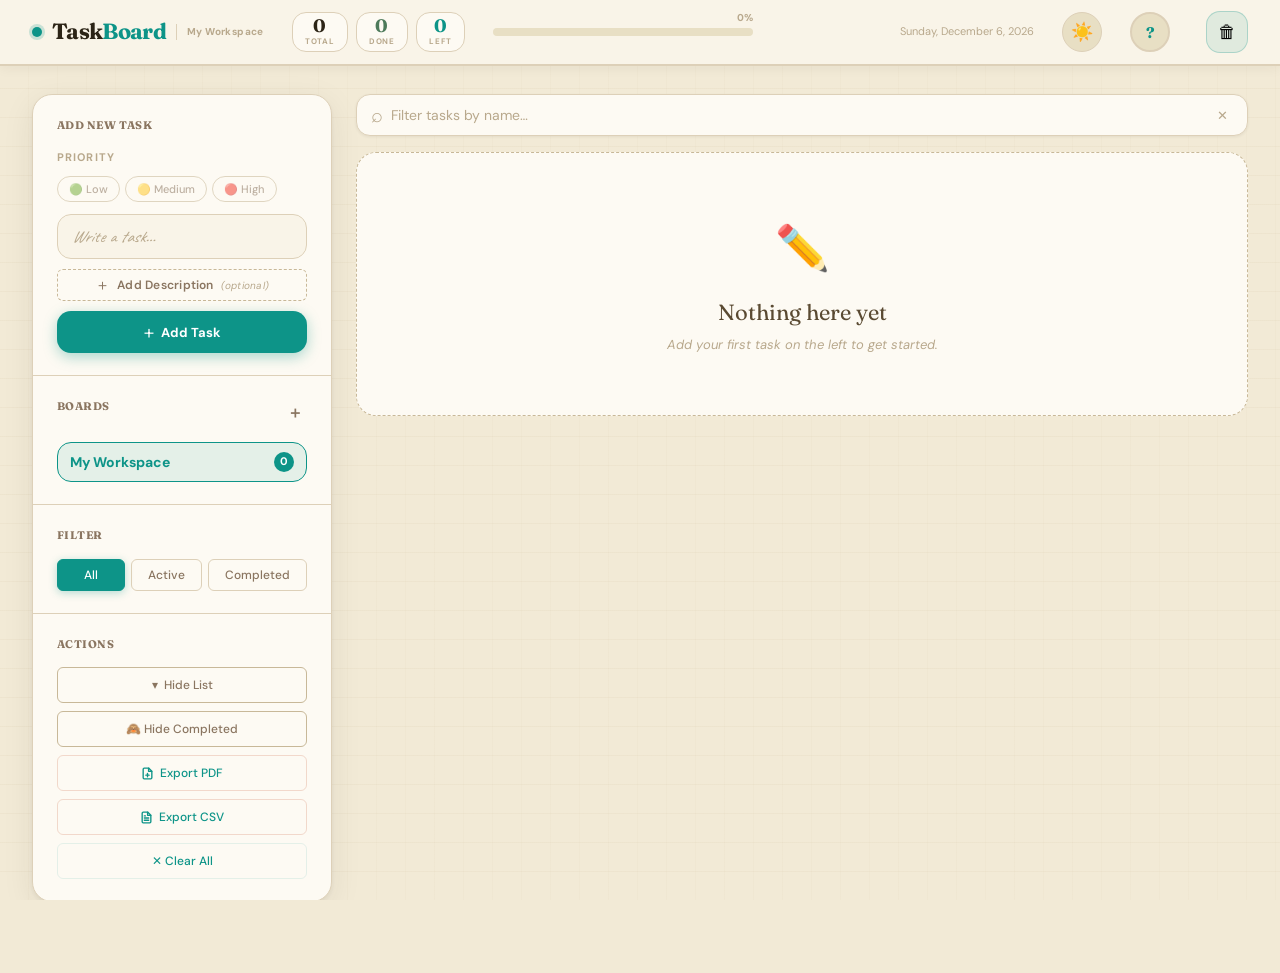
==== commit 4707a8c1: "Enable real-time instant color and theme sync across all pages without requiring page refresh" ====
--- a/index.html
+++ b/index.html
@@ -14,68 +14,77 @@
   <script src="https://code.jquery.com/jquery-3.7.1.min.js"></script>
 
   <link rel="stylesheet" href="style.css" />
-  <!-- Apply saved appearance settings immediately (before render) -->
+  <!-- Inline theme initializer — runs before render to prevent color flash & syncs live -->
   <script>
     (function () {
       var COLORS = {
-        orange: { light: '#c2522a', dark: '#ff6a00', hover: '#a8421e' },
-        teal: { light: '#0d9488', dark: '#14b8a6', hover: '#0f766e' },
-        blue: { light: '#2563eb', dark: '#3b82f6', hover: '#1d4ed8' },
-        green: { light: '#16a34a', dark: '#22c55e', hover: '#15803d' },
-        purple: { light: '#7c3aed', dark: '#a78bfa', hover: '#6d28d9' },
-        pink: { light: '#db2777', dark: '#f472b6', hover: '#be185d' },
-        red: { light: '#dc2626', dark: '#f87171', hover: '#b91c1c' },
-        rose: { light: '#e11d48', dark: '#fb7185', hover: '#be123c' },
-        amber: { light: '#d97706', dark: '#fbbf24', hover: '#b45309' },
-        yellow: { light: '#ca8a04', dark: '#facc15', hover: '#a16207' },
-        lime: { light: '#65a30d', dark: '#a3e635', hover: '#4d7c0f' },
+        orange:  { light: '#c2522a', dark: '#ff6a00', hover: '#a8421e' },
+        teal:    { light: '#0d9488', dark: '#14b8a6', hover: '#0f766e' },
+        blue:    { light: '#2563eb', dark: '#3b82f6', hover: '#1d4ed8' },
+        green:   { light: '#16a34a', dark: '#22c55e', hover: '#15803d' },
+        purple:  { light: '#7c3aed', dark: '#a78bfa', hover: '#6d28d9' },
+        pink:    { light: '#db2777', dark: '#f472b6', hover: '#be185d' },
+        red:     { light: '#dc2626', dark: '#f87171', hover: '#b91c1c' },
+        rose:    { light: '#e11d48', dark: '#fb7185', hover: '#be123c' },
+        amber:   { light: '#d97706', dark: '#fbbf24', hover: '#b45309' },
+        yellow:  { light: '#ca8a04', dark: '#facc15', hover: '#a16207' },
+        lime:    { light: '#65a30d', dark: '#a3e635', hover: '#4d7c0f' },
         emerald: { light: '#059669', dark: '#34d399', hover: '#047857' },
-        cyan: { light: '#0891b2', dark: '#22d3ee', hover: '#0e7490' },
-        indigo: { light: '#4338ca', dark: '#818cf8', hover: '#3730a3' },
-        violet: { light: '#7c3aed', dark: '#c4b5fd', hover: '#6d28d9' },
+        cyan:    { light: '#0891b2', dark: '#22d3ee', hover: '#0e7490' },
+        indigo:  { light: '#4338ca', dark: '#818cf8', hover: '#3730a3' },
+        violet:  { light: '#7c3aed', dark: '#c4b5fd', hover: '#6d28d9' },
         fuchsia: { light: '#c026d3', dark: '#e879f9', hover: '#a21caf' },
-        slate: { light: '#475569', dark: '#94a3b8', hover: '#334155' },
-        gold: { light: '#b45309', dark: '#fcd34d', hover: '#92400e' }
+        slate:   { light: '#475569', dark: '#94a3b8', hover: '#334155' },
+        gold:    { light: '#b45309', dark: '#fcd34d', hover: '#92400e' }
       };
       var FONT_SIZES = { small: '13px', medium: '15px', large: '17px' };
-      var DENSITY = { compact: '8px', normal: '14px', comfortable: '22px' };
-      try {
-        var s = JSON.parse(localStorage.getItem('taskboard-settings') || '{}');
-        var theme = s.theme || 'light';
-        var color = s.color || 'teal';
-        var font = s.font || 'medium';
-        var density = s.density || 'normal';
-
-        // Theme
-        var prefersDark = window.matchMedia('(prefers-color-scheme: dark)').matches;
-        var isDark = theme === 'dark' || (theme === 'system' && prefersDark);
-        if (isDark) document.documentElement.classList.add('dark');
-        localStorage.setItem('taskboard-dark', String(isDark));
-
-        // Accent color — set BOTH --accent AND --rust vars directly
-        var col = COLORS[color] || COLORS.teal;
-        var c = isDark ? col.dark : col.light;
-        var clit = c + '1a';
-        var chov = col.hover || c;
-        document.documentElement.style.setProperty('--accent', c);
-        document.documentElement.style.setProperty('--accent-light', clit);
-        document.documentElement.style.setProperty('--accent-hover', chov);
-        document.documentElement.style.setProperty('--rust', c);
-        document.documentElement.style.setProperty('--rust-light', clit);
-        document.documentElement.style.setProperty('--rust-hover', chov);
-        // Also set dark mode accent vars directly so dark mode works too
-        document.documentElement.style.setProperty('--dm-accent', c);
-        document.documentElement.style.setProperty('--dm-accent-2', chov);
-        document.documentElement.style.setProperty('--dm-accent-glow', c + '38');
-        document.documentElement.style.setProperty('--dm-accent-deep', c + '1a');
-
-        // Font size
-        document.documentElement.style.setProperty('--app-font-size', FONT_SIZES[font] || '15px');
-
-        // Density
-        document.documentElement.style.setProperty('--task-card-spacing', DENSITY[density] || '14px');
-
-      } catch (e) { }
+      var DENSITY    = { compact: '8px', normal: '14px', comfortable: '22px' };
+
+      window.applyGlobalThemeAndColors = function () {
+        try {
+          var s       = JSON.parse(localStorage.getItem('taskboard-settings') || '{}');
+          var theme   = s.theme || 'light';
+          var color   = s.color || 'teal';
+          var font    = s.font || 'medium';
+          var density = s.density || 'normal';
+
+          var mainPageDark = localStorage.getItem('taskboard-dark');
+          var prefersDark  = window.matchMedia('(prefers-color-scheme: dark)').matches;
+          var isDark       = mainPageDark !== null ? mainPageDark === 'true' : (theme === 'dark' || (theme === 'system' && prefersDark));
+
+          document.documentElement.classList.toggle('dark', isDark);
+
+          var col  = COLORS[color] || COLORS.teal;
+          var c    = isDark ? col.dark : col.light;
+          var clit = c + '1a';
+          var chov = col.hover || c;
+
+          var root = document.documentElement.style;
+          root.setProperty('--accent',       c);
+          root.setProperty('--accent-light', clit);
+          root.setProperty('--accent-hover', chov);
+          root.setProperty('--rust',         c);
+          root.setProperty('--rust-light',   clit);
+          root.setProperty('--rust-hover',   chov);
+          root.setProperty('--dm-accent',      c);
+          root.setProperty('--dm-accent-2',    chov);
+          root.setProperty('--dm-accent-glow', c + '38');
+          root.setProperty('--dm-accent-deep', c + '1a');
+          root.setProperty('--app-font-size', FONT_SIZES[font] || '15px');
+          root.setProperty('--task-card-spacing', DENSITY[density] || '14px');
+        } catch (e) { }
+      };
+
+      // Run immediately on load
+      window.applyGlobalThemeAndColors();
+
+      // Listen for all storage & navigation events so changes apply LIVE without refresh
+      window.addEventListener('storage', window.applyGlobalThemeAndColors);
+      window.addEventListener('pageshow', window.applyGlobalThemeAndColors);
+      window.addEventListener('focus', window.applyGlobalThemeAndColors);
+      window.addEventListener('visibilitychange', function() {
+        if (!document.hidden) window.applyGlobalThemeAndColors();
+      });
     })();
   </script>
 
--- a/style.css
+++ b/style.css
@@ -574,11 +574,11 @@
 
 /* ── 14. Task Body (text + timestamps) ─────────────────────────── */
 .task-body {
-  flex: 1;
+  flex: 1 1 auto;
+  min-width: 0 !important;
   display: flex;
   flex-direction: column;
   gap: 4px;
-  min-width: 0;
 }
 
 .task-text {
@@ -587,7 +587,10 @@
   font-weight: 600;
   color: var(--ink);
   line-height: 1.3;
-  word-break: break-word;
+  word-break: normal !important;
+  overflow-wrap: anywhere !important;
+  word-wrap: break-word !important;
+  white-space: normal !important;
   cursor: pointer;
   transition: color var(--t);
 }
@@ -628,6 +631,64 @@
 .task-ts-created { color: var(--ink-faint); }
 /* Completed timestamp — green tint */
 .task-ts-done    { color: var(--sage); font-weight: 600; }
+
+/* ── Dynamic Mini Calendar Badge ───────────────────────────────── */
+.mini-cal-badge {
+  display: inline-flex;
+  flex-direction: column;
+  align-items: center;
+  justify-content: flex-start;
+  width: 20px;
+  height: 22px;
+  border-radius: 4px;
+  overflow: hidden;
+  border: 1px solid var(--line-mid, rgba(0, 0, 0, 0.18));
+  box-shadow: 0 1px 3px rgba(0, 0, 0, 0.12);
+  vertical-align: middle;
+  margin-right: 5px;
+  flex-shrink: 0;
+  line-height: 1;
+  font-family: var(--font-ui, system-ui, sans-serif);
+  user-select: none;
+}
+
+.mini-cal-header {
+  background: var(--rust, var(--accent, #c2522a)); /* Theme color matching header banner! */
+  color: #ffffff;
+  font-size: 6.5px;
+  font-weight: 800;
+  letter-spacing: 0.04em;
+  padding: 1.5px 0 1px;
+  width: 100%;
+  text-align: center;
+  text-transform: uppercase;
+}
+
+.mini-cal-body {
+  background: #ffffff;
+  color: #1a1a1a;
+  font-size: 9.5px;
+  font-weight: 800;
+  width: 100%;
+  flex: 1;
+  display: flex;
+  align-items: center;
+  justify-content: center;
+  padding-bottom: 1px;
+}
+
+/* Dark mode mini calendar badge */
+html.dark .mini-cal-badge {
+  border-color: rgba(255, 255, 255, 0.2);
+}
+html.dark .mini-cal-header {
+  background: var(--dm-accent, var(--rust, #e06c3a));
+  color: #ffffff;
+}
+html.dark .mini-cal-body {
+  background: #242426;
+  color: #f0f0f0;
+}
 
 /* ── 15. Right side of task: badge + actions ────────────────────── */
 .task-right {
@@ -1144,14 +1205,17 @@
 
 /* Sub-task text */
 .subtask-text {
-  font-family: var(--font-hand);   /* matches main task title font (Caveat) */
-  font-size: 17px;                 /* slightly larger to match handwritten feel */
+  font-family: var(--font-hand);
+  font-size: 17px;
   font-weight: 600;
   color: var(--ink-mid);
-  line-height: 1.5;
-  flex: 1;
-  white-space: pre-wrap;           /* renders \n as visible line breaks */
-  word-break: break-word;
+  line-height: 1.4;
+  flex: 1 1 auto;
+  min-width: 0 !important;
+  word-break: normal !important;
+  overflow-wrap: anywhere !important;
+  word-wrap: break-word !important;
+  white-space: pre-wrap;
   transition: color var(--t);
 }
 .subtask-row.subtask-done .subtask-text {
@@ -3296,3 +3360,297 @@
   transform: translateY(-1px) scale(1.02);
 }
 
+/* ================================================================
+   RESPONSIVE DESIGN (Tablets & Mobile Devices)
+   ================================================================ */
+
+/* Global overflow fix */
+html, body {
+  overflow-x: hidden !important;
+  width: 100% !important;
+  max-width: 100% !important;
+}
+
+/* ── Tablet Adjustments (max-width: 1024px) ─────────────────────── */
+@media (max-width: 1024px) {
+  .site-header-inner {
+    padding: 0 18px;
+    gap: 14px;
+  }
+  .main-layout {
+    grid-template-columns: 260px 1fr;
+    padding: 20px 16px;
+    gap: 16px;
+  }
+  .progress-wrap {
+    max-width: 180px;
+  }
+  .brand-tag {
+    display: none;
+  }
+}
+
+/* ── Mobile & Small Tablet (max-width: 768px) ───────────────────── */
+@media (max-width: 768px) {
+  /* Site Header */
+  .site-header {
+    position: sticky;
+    top: 0;
+    z-index: 100;
+  }
+  .site-header-inner {
+    height: auto;
+    min-height: 54px;
+    padding: 10px 12px;
+    flex-wrap: wrap;
+    align-items: center;
+    justify-content: space-between;
+    gap: 6px 0;
+  }
+  .brand {
+    gap: 6px;
+    flex: 0 0 100%;
+    width: 100%;
+    order: 1;
+    margin-bottom: 2px;
+  }
+  .brand-name {
+    font-size: 20px;
+  }
+  .brand-tag,
+  .header-date {
+    display: none !important;
+  }
+  .summary-pills {
+    order: 2;
+    gap: 4px;
+    flex-shrink: 0;
+  }
+  .pill {
+    padding: 2px 6px;
+    min-width: 34px;
+    border-radius: 10px;
+  }
+  .pill-num {
+    font-size: 13px;
+  }
+  .pill-label {
+    font-size: 7px;
+  }
+  .theme-icon-btn {
+    order: 3;
+    margin: 0;
+  }
+  .profile-wrap {
+    order: 4;
+    margin: 0;
+  }
+  .profile-avatar-btn {
+    width: 32px;
+    height: 32px;
+    font-size: 12px;
+  }
+  .btn-recycle-bin {
+    order: 5;
+    margin: 0;
+  }
+  .progress-wrap {
+    width: 100% !important;
+    max-width: 100% !important;
+    order: 6 !important;
+    flex: 0 0 100% !important;
+    margin-top: 8px !important;
+    margin-bottom: 14px !important;
+    height: 6px !important;
+    position: relative !important;
+  }
+  .progress-label {
+    position: absolute !important;
+    right: 0 !important;
+    top: 8px !important; /* Below progress bar, completely clear of topbar icons above */
+    font-size: 10px !important;
+    color: var(--ink-faint) !important;
+  }
+
+  /* Main Layout */
+  .main-layout {
+    display: flex !important;
+    flex-direction: column !important;
+    width: 100% !important;
+    max-width: 100% !important;
+    padding: 12px 10px !important;
+    gap: 14px !important;
+    box-sizing: border-box !important;
+  }
+
+  /* Left Panel / Sidebar */
+  .left-panel {
+    position: static !important;
+    width: 100% !important;
+    border-radius: 16px !important;
+    padding: 16px 14px !important;
+    box-sizing: border-box !important;
+  }
+
+  /* Task Area */
+  .task-area {
+    width: 100% !important;
+    max-width: 100% !important;
+    min-width: 0 !important;
+    box-sizing: border-box !important;
+  }
+
+  /* Task Toolbar */
+  .task-toolbar {
+    flex-direction: column !important;
+    align-items: stretch !important;
+    gap: 10px !important;
+    width: 100% !important;
+  }
+  .search-wrap,
+  .search-input {
+    width: 100% !important;
+    box-sizing: border-box !important;
+  }
+  .filter-bar {
+    flex-wrap: wrap !important;
+    gap: 6px !important;
+    width: 100% !important;
+  }
+  .filter-btn {
+    flex: 1 1 auto !important;
+    text-align: center !important;
+    padding: 6px 10px !important;
+    font-size: 12px !important;
+  }
+  .action-buttons {
+    flex-wrap: wrap !important;
+    gap: 6px !important;
+    width: 100% !important;
+  }
+  .action-btn {
+    flex: 1 1 calc(50% - 4px) !important;
+    justify-content: center !important;
+    font-size: 12px !important;
+    padding: 8px 6px !important;
+  }
+
+  /* Task Items / Cards */
+  .task-item {
+    display: flex !important;
+    flex-wrap: wrap !important;
+    align-items: flex-start !important;
+    padding: 12px 14px !important;
+    gap: 8px 6px !important;
+    width: 100% !important;
+    max-width: 100% !important;
+    box-sizing: border-box !important;
+  }
+  .task-checkbox {
+    flex: 0 0 22px !important;
+    margin-top: 2px !important;
+  }
+  .task-body {
+    flex: 1 1 calc(100% - 36px) !important;
+    width: calc(100% - 36px) !important;
+    min-width: 0 !important;
+    display: flex !important;
+    flex-direction: column !important;
+  }
+  .task-text {
+    font-size: 15px !important;
+    line-height: 1.4 !important;
+    word-break: normal !important;
+    overflow-wrap: anywhere !important;
+    word-wrap: break-word !important;
+    white-space: normal !important;
+    width: 100% !important;
+    display: block !important;
+  }
+  .task-right {
+    flex: 0 0 100% !important;
+    width: 100% !important;
+    display: flex !important;
+    align-items: center !important;
+    justify-content: space-between !important;
+    margin-top: 6px !important;
+    padding-top: 0 !important;
+    border-top: none !important;
+  }
+
+  /* Sub-task Items / Cards on Mobile */
+  .subtask-row {
+    display: flex !important;
+    flex-wrap: wrap !important;
+    align-items: flex-start !important;
+    padding: 8px 10px !important;
+    gap: 6px 8px !important;
+    width: 100% !important;
+    box-sizing: border-box !important;
+  }
+  .subtask-checkbox {
+    flex: 0 0 17px !important;
+    margin-top: 3px !important;
+  }
+  .subtask-text {
+    flex: 1 1 calc(100% - 30px) !important;
+    width: calc(100% - 30px) !important;
+    min-width: 0 !important;
+    font-size: 16px !important;
+    line-height: 1.4 !important;
+    word-break: normal !important;
+    overflow-wrap: anywhere !important;
+    word-wrap: break-word !important;
+    white-space: pre-wrap !important;
+    display: block !important;
+  }
+  .subtask-ts {
+    flex: 1 1 auto !important;
+    margin-left: 25px !important;
+    font-size: 10px !important;
+    margin-top: 2px !important;
+  }
+  .subtask-actions {
+    opacity: 1 !important;
+    margin-left: auto !important;
+    flex-shrink: 0 !important;
+    display: flex !important;
+  }
+
+  /* Priority Select Pills in Add Form */
+  .pri-options {
+    flex-wrap: wrap !important;
+    gap: 6px !important;
+  }
+  .pri-btn {
+    flex: 1 1 auto !important;
+    padding: 6px 8px !important;
+    font-size: 12px !important;
+    justify-content: center !important;
+  }
+
+  /* Modals */
+  .modal-box, .del-modal, .recycle-bin-modal {
+    width: 95% !important;
+    max-width: 500px !important;
+    padding: 16px !important;
+    margin: 10px auto !important;
+    box-sizing: border-box !important;
+  }
+}
+
+/* ── Extra Small Phones (max-width: 480px) ───────────────────────── */
+@media (max-width: 480px) {
+  .site-header-inner {
+    padding: 8px 10px !important;
+    gap: 6px !important;
+  }
+  .main-layout {
+    padding: 10px 6px !important;
+  }
+  .action-btn {
+    flex: 1 1 100% !important;
+  }
+}
+
+
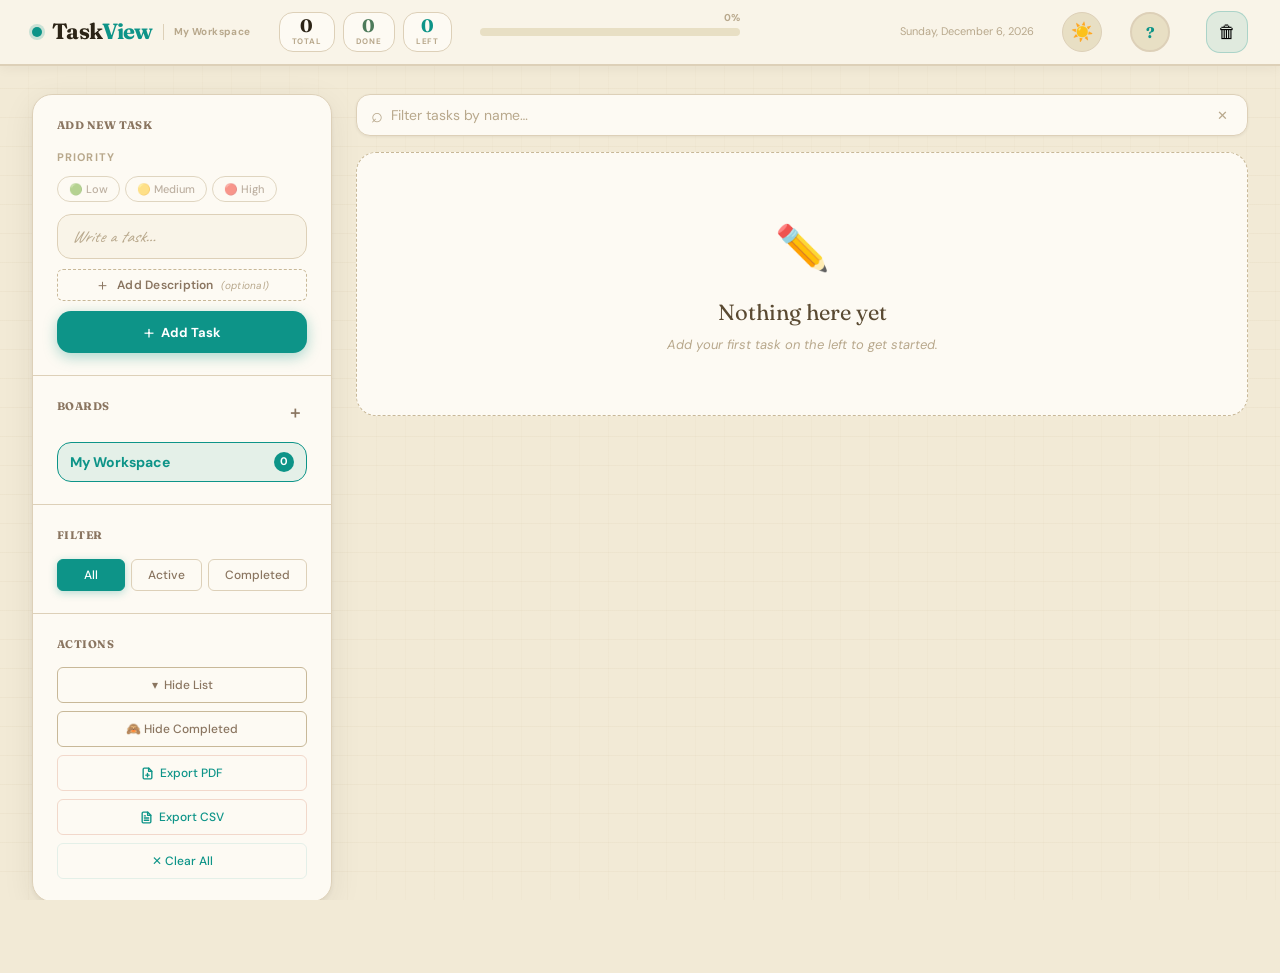
==== commit b759c082: "docs: update README.md and apply TaskView branding across code files" ====
--- a/index.html
+++ b/index.html
@@ -4,7 +4,15 @@
 <head>
   <meta charset="UTF-8" />
   <meta name="viewport" content="width=device-width, initial-scale=1.0" />
-  <title>TaskBoard — jQuery Task Manager</title>
+  <title>Task View</title>
+  <link rel="manifest" href="manifest.json" />
+  <link rel="icon" type="image/png" href="icon-192.png" />
+  <meta name="theme-color" content="#0d9488" />
+  <!-- iOS meta tags & icons -->
+  <meta name="apple-mobile-web-app-capable" content="yes" />
+  <meta name="apple-mobile-web-app-status-bar-style" content="default" />
+  <meta name="apple-mobile-web-app-title" content="Task View" />
+  <link rel="apple-touch-icon" href="icon-192.png" />
 
   <link
     href="https://fonts.googleapis.com/css2?family=Fraunces:ital,opsz,wght@0,9..144,400;0,9..144,700;1,9..144,400&family=Caveat:wght@400;600;700&family=DM+Sans:wght@400;500;700&display=swap"
@@ -147,7 +155,7 @@
       <div class="site-header-inner">
         <div class="brand">
           <span class="brand-dot"></span>
-          <span class="brand-name">Task<em>Board</em></span>
+          <span class="brand-name">Task<em>View</em></span>
           <span class="brand-tag" id="brand-workspace">My Workspace</span>
         </div>
 
@@ -570,6 +578,20 @@
     </div>
   </div>
 
+  <!-- Register Service Worker -->
+  <script>
+    if ('serviceWorker' in navigator) {
+      window.addEventListener('load', function() {
+        navigator.serviceWorker.register('service-worker.js')
+          .then(function(reg) {
+            console.log('Service Worker registered successfully with scope: ', reg.scope);
+          })
+          .catch(function(err) {
+            console.log('Service Worker registration failed: ', err);
+          });
+      });
+    }
+  </script>
 </body>
 
 </html>
--- a/style.css
+++ b/style.css
@@ -822,8 +822,10 @@
   .main-layout {
     grid-template-columns: 1fr;
     padding: 20px 16px;
-  }
-  .left-panel { position: static; }
+    align-items: stretch !important;
+  }
+  .left-panel { position: static; width: 100% !important; }
+  .right-panel { width: 100% !important; align-items: stretch !important; }
   .site-header-inner { gap: 14px; }
   .progress-wrap { max-width: 140px; }
   .header-date { display: none; }
@@ -3156,6 +3158,7 @@
   border-color: rgba(194, 82, 42, 0.25) !important;
 }
 
+
 /* Dark mode overrides for boards */
 html.dark .btn-add-board-toggle:hover {
   background: var(--dm-accent-deep);
@@ -3481,6 +3484,7 @@
     padding: 12px 10px !important;
     gap: 14px !important;
     box-sizing: border-box !important;
+    align-items: stretch !important;
   }
 
   /* Left Panel / Sidebar */
@@ -3492,12 +3496,15 @@
     box-sizing: border-box !important;
   }
 
-  /* Task Area */
-  .task-area {
+  /* Right Panel / Task Area */
+  .right-panel {
+    display: flex !important;
+    flex-direction: column !important;
     width: 100% !important;
     max-width: 100% !important;
     min-width: 0 !important;
     box-sizing: border-box !important;
+    align-items: stretch !important;
   }
 
   /* Task Toolbar */
@@ -3507,7 +3514,8 @@
     gap: 10px !important;
     width: 100% !important;
   }
-  .search-wrap,
+  .search-bar,
+  .search-box,
   .search-input {
     width: 100% !important;
     box-sizing: border-box !important;
@@ -3533,6 +3541,11 @@
     justify-content: center !important;
     font-size: 12px !important;
     padding: 8px 6px !important;
+  }
+
+  .empty-state {
+    width: 100% !important;
+    box-sizing: border-box !important;
   }
 
   /* Task Items / Cards */
